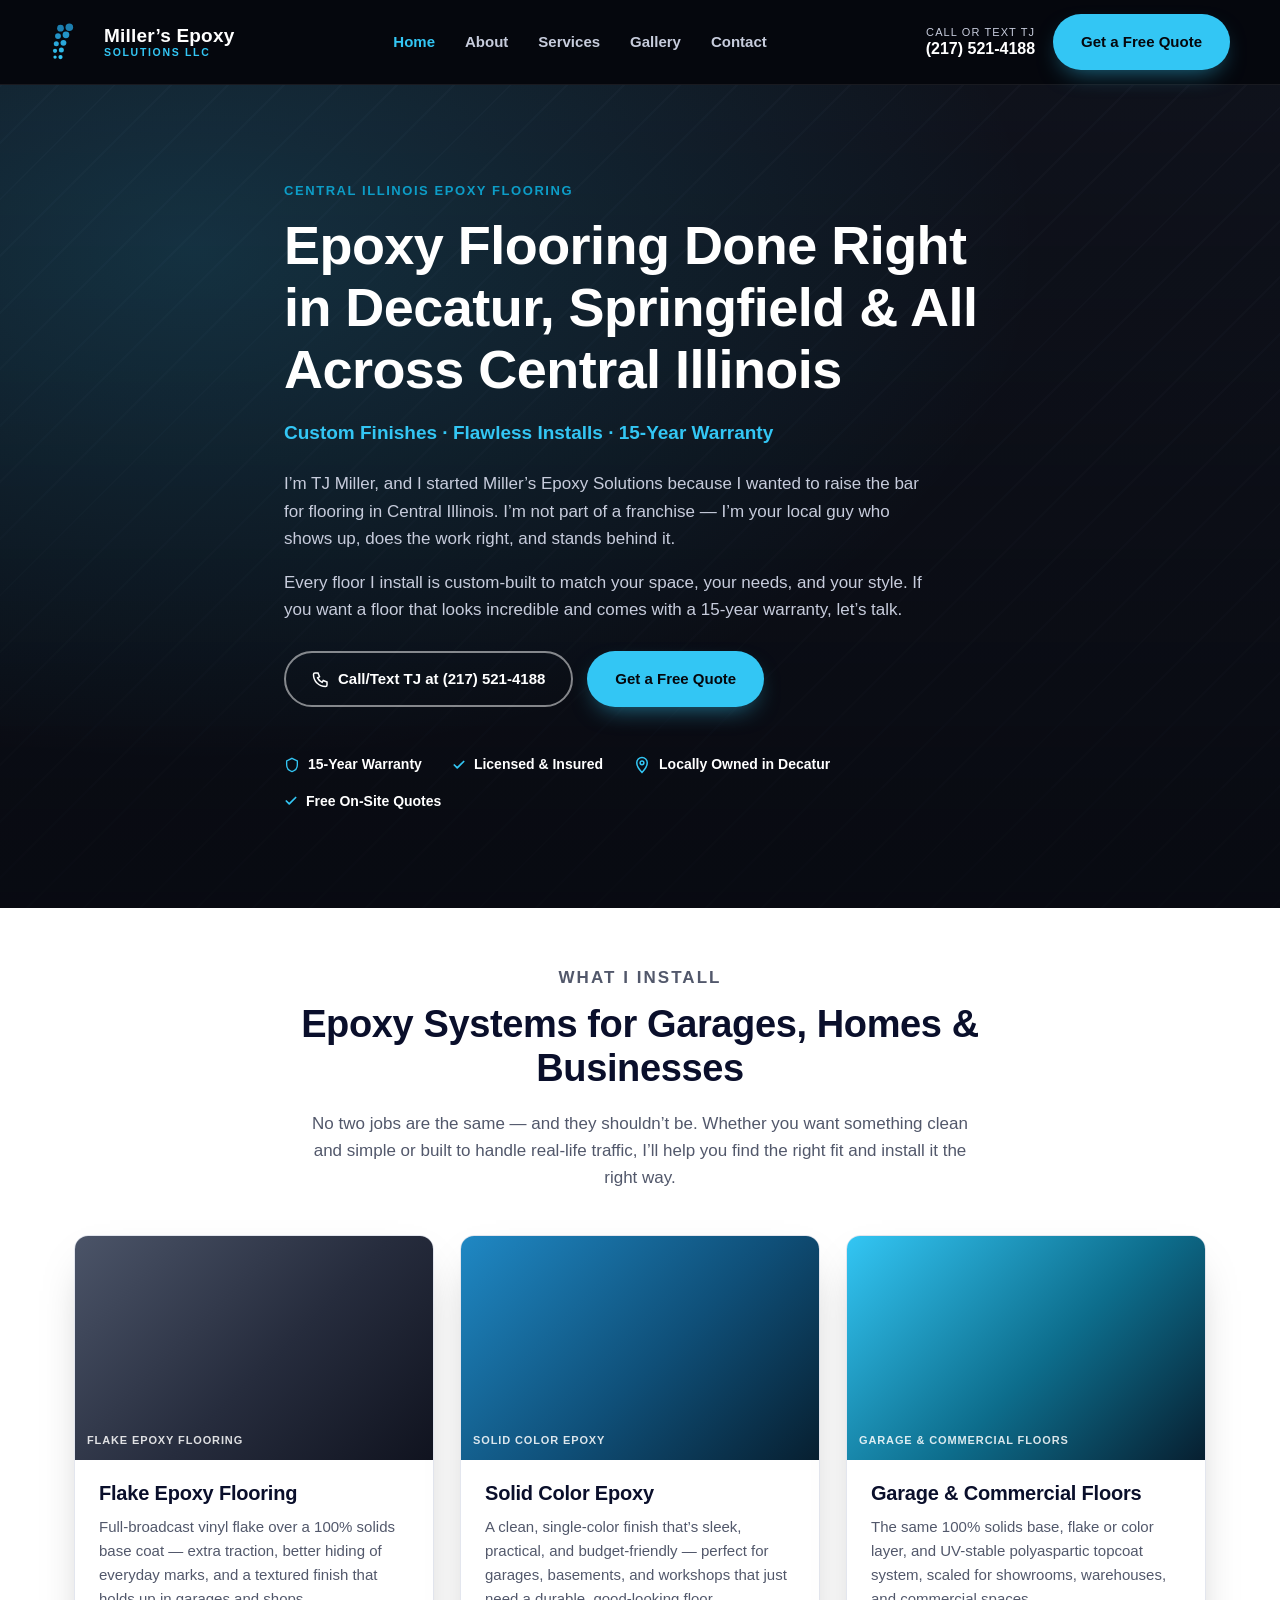
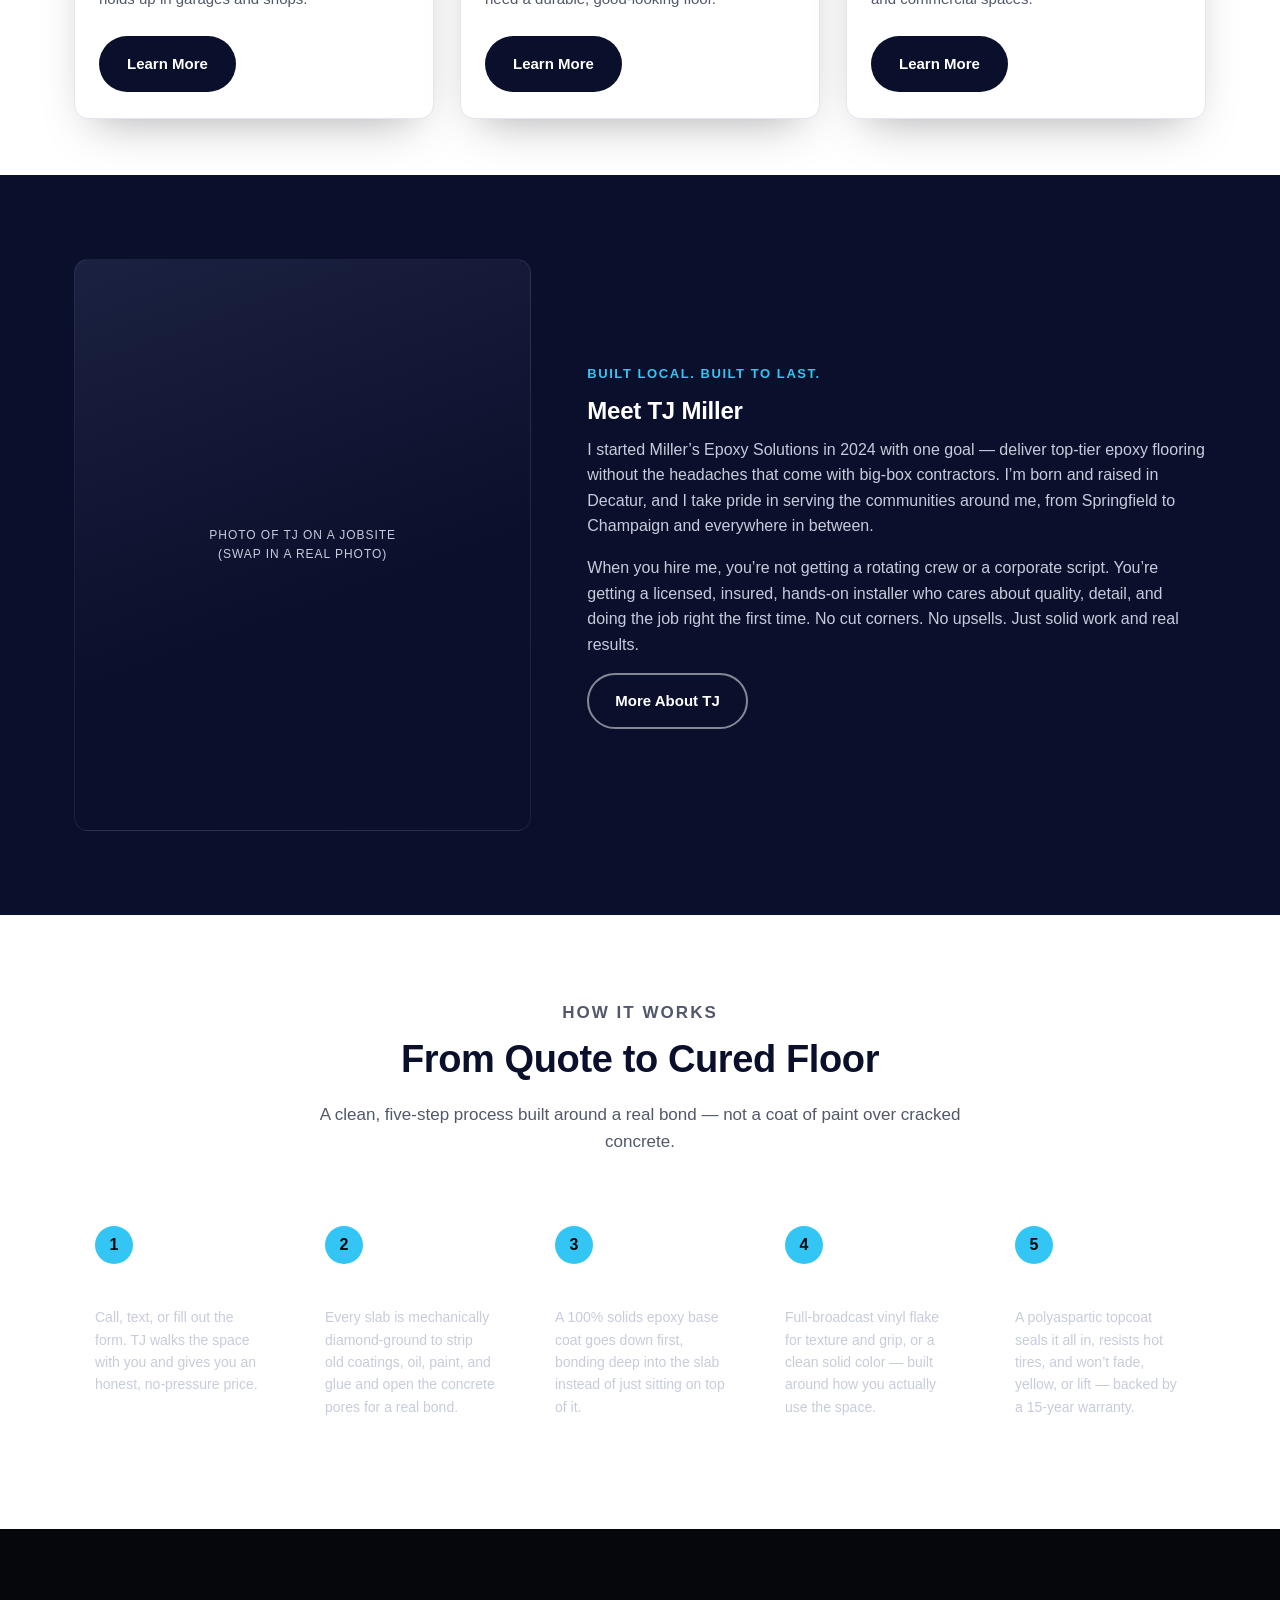
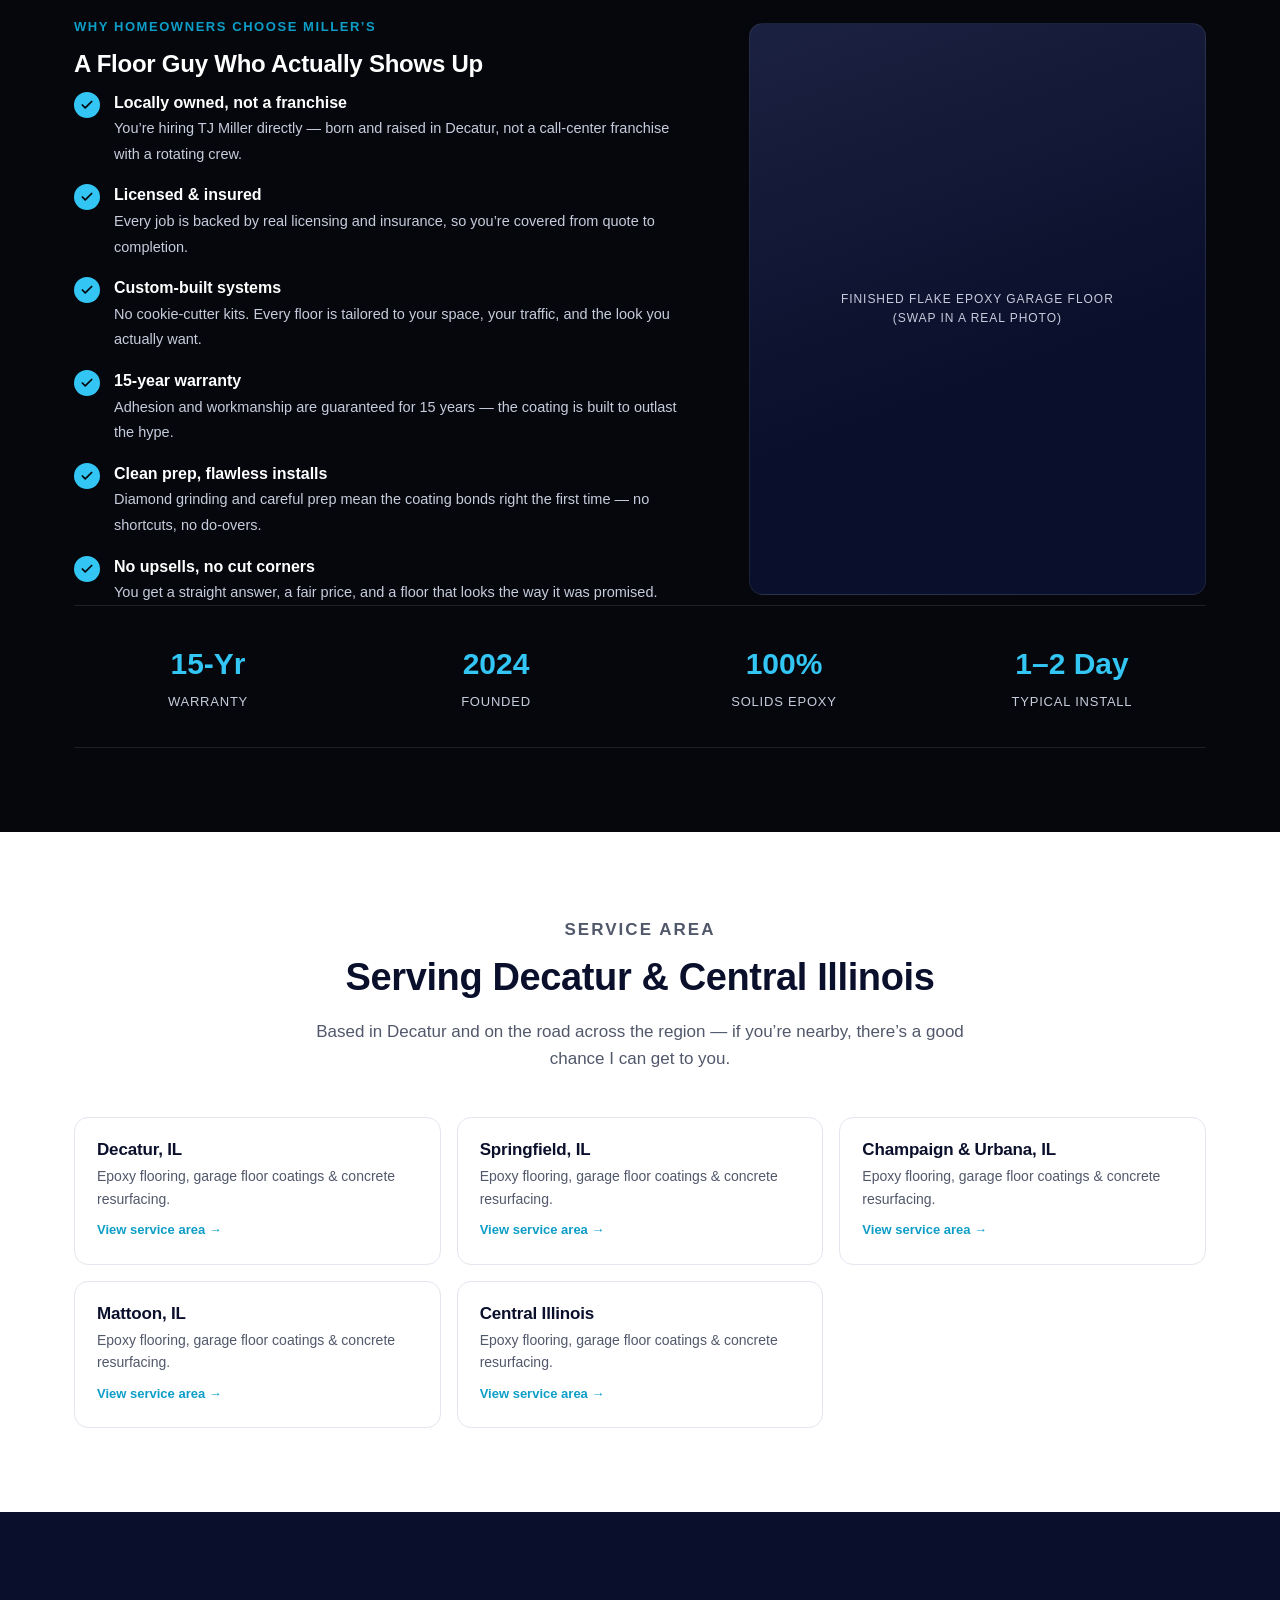
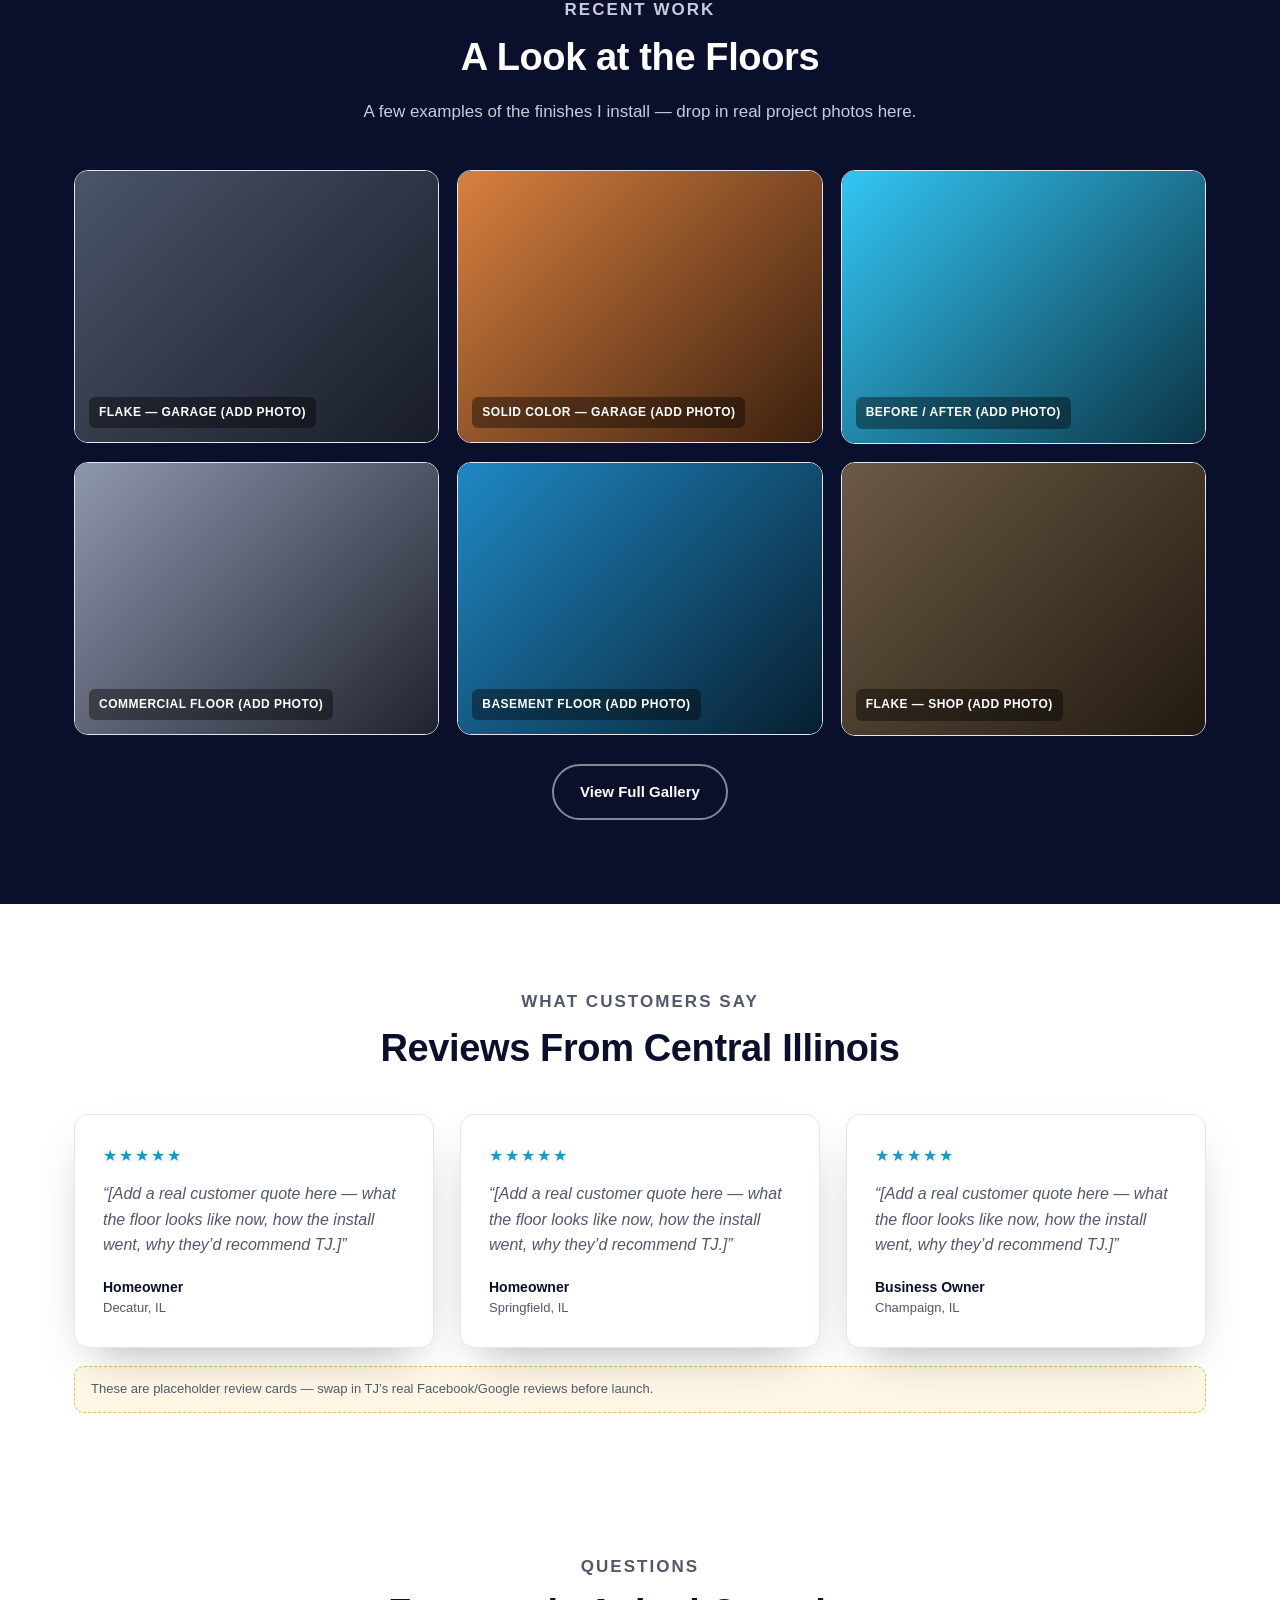
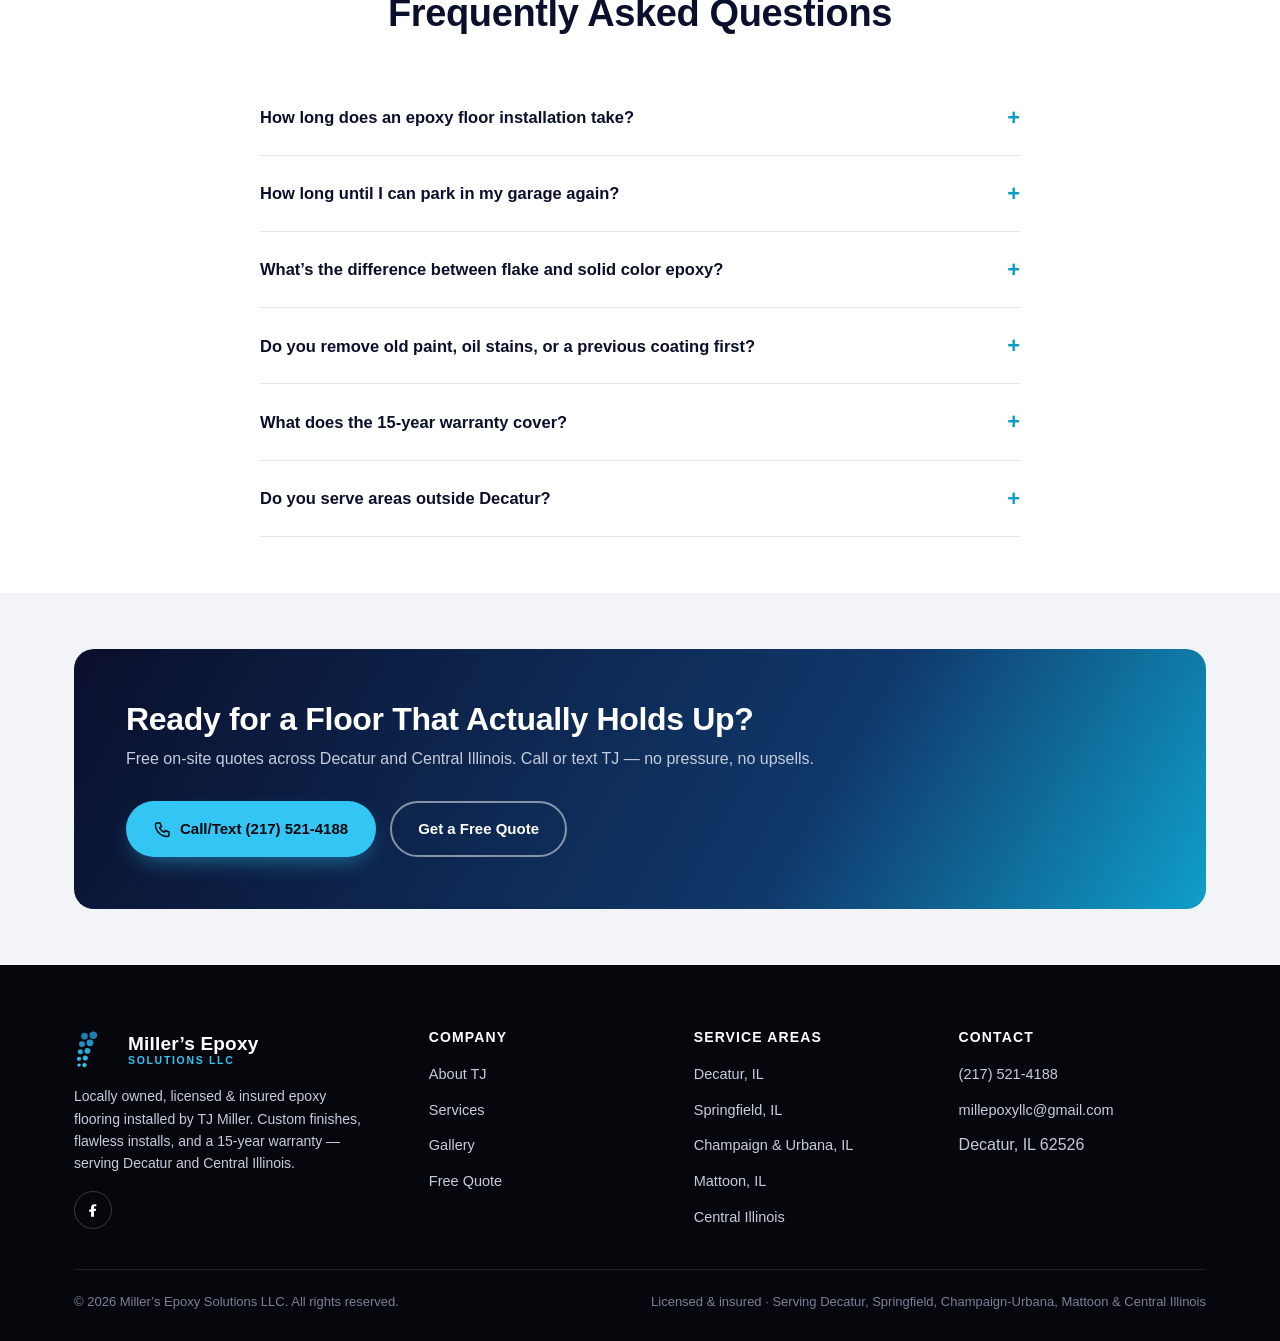
==== index.html @ fd3af285 "Build Miller's Epoxy Solutions site Static HTML/CSS/JS marketing site for Miller's Epoxy Solutions L" ====
<!doctype html>
<html lang="en">
<head>
<meta charset="UTF-8">
<meta name="viewport" content="width=device-width, initial-scale=1.0">
<title>Epoxy Flooring in Decatur &amp; Central Illinois | Miller&rsquo;s Epoxy Solutions LLC</title>
<meta name="description" content="Locally owned epoxy flooring by TJ Miller. Flake and solid color epoxy, garage floor coatings, and commercial flooring across Decatur, Springfield, Champaign-Urbana, Mattoon and Central Illinois. 15-year warranty, free quotes.">
<link rel="canonical" href="https://millersepoxysolutions.com/">
<meta property="og:title" content="Epoxy Flooring in Decatur &amp; Central Illinois | Miller&rsquo;s Epoxy Solutions LLC">
<meta property="og:description" content="Locally owned epoxy flooring by TJ Miller. Flake and solid color epoxy, garage floor coatings, and commercial flooring across Decatur, Springfield, Champaign-Urbana, Mattoon and Central Illinois. 15-year warranty, free quotes.">
<meta property="og:type" content="website">
<meta property="og:url" content="https://millersepoxysolutions.com/">
<link rel="icon" href="data:image/svg+xml,%3Csvg xmlns='http://www.w3.org/2000/svg' viewBox='0 0 100 100'%3E%3Crect width='100' height='100' rx='20' fill='%23070b1c'/%3E%3Ccircle cx='30' cy='70' r='9' fill='%2333c6f4'/%3E%3Ccircle cx='58' cy='58' r='12' fill='%2333c6f4'/%3E%3Ccircle cx='40' cy='38' r='10' fill='%232394c8'/%3E%3Ccircle cx='70' cy='28' r='13' fill='%231c7fb0'/%3E%3C/svg%3E">
<link rel="stylesheet" href="assets/css/styles.css">
</head>
<body>
  <header class="site-header">
    <div class="container header-inner">
      <a href="index.html" class="brand">
        <svg class="brand-mark" viewBox="0 0 100 100" xmlns="http://www.w3.org/2000/svg" aria-hidden="true">
<circle cx="12" cy="86" r="4" fill="#33c6f4"/><circle cx="25" cy="86" r="5" fill="#33c6f4"/>
<circle cx="12" cy="71" r="5" fill="#2fb8e6"/><circle cx="27" cy="69" r="6" fill="#2fb8e6"/>
<circle cx="15" cy="54" r="6" fill="#2aa8db"/><circle cx="32" cy="52" r="7" fill="#2aa8db"/>
<circle cx="19" cy="36" r="7" fill="#2394c8"/><circle cx="38" cy="33" r="8" fill="#2394c8"/>
<circle cx="25" cy="17" r="8" fill="#1c7fb0"/><circle cx="46" cy="15" r="9" fill="#1c7fb0"/>
</svg>
        <span class="brand-text"><strong>Miller&rsquo;s Epoxy</strong><span>Solutions LLC</span></span>
      </a>
      <nav class="main-nav" id="main-nav">
      <a href="index.html" class="active">Home</a>
      <a href="about.html">About</a>
      <a href="services.html">Services</a>
      <a href="gallery.html">Gallery</a>
      <a href="contact.html">Contact</a>
      </nav>
      <div class="header-actions">
        <a class="header-phone" href="tel:+12175214188">
          <small>Call or Text TJ</small>
          <strong>(217) 521-4188</strong>
        </a>
        <a href="contact.html" class="btn btn-primary">Get a Free Quote</a>
        <button class="nav-toggle" id="nav-toggle" aria-label="Toggle navigation" aria-expanded="false">
          <svg width="20" height="20" viewBox="0 0 24 24" fill="none"><path d="M3 6h18M3 12h18M3 18h18" stroke="currentColor" stroke-width="2" stroke-linecap="round"/></svg>
        </button>
      </div>
    </div>
  </header>

  <section class="hero">
    <div class="container hero-inner">
      <p class="eyebrow">Central Illinois Epoxy Flooring</p>
      <h1>Epoxy Flooring Done Right in Decatur, Springfield &amp; All Across Central Illinois</h1>
      <p class="lede">Custom Finishes &middot; Flawless Installs &middot; 15-Year Warranty</p>
      <p class="body-copy">I&rsquo;m TJ Miller, and I started Miller&rsquo;s Epoxy Solutions because I wanted to raise the bar for flooring in Central Illinois. I&rsquo;m not part of a franchise &mdash; I&rsquo;m your local guy who shows up, does the work right, and stands behind it.</p>
      <p class="body-copy">Every floor I install is custom-built to match your space, your needs, and your style. If you want a floor that looks incredible and comes with a 15-year warranty, let&rsquo;s talk.</p>
      <div class="hero-ctas">
        <a href="tel:+12175214188" class="btn btn-outline"><svg width="18" height="18" viewBox="0 0 24 24" fill="none"><path d="M4 4h4l2 5-2.5 1.5a12 12 0 006 6L15 14l5 2v4c0 1-1 2-2 2C9 22 2 15 2 6c0-1 1-2 2-2z" stroke="currentColor" stroke-width="2"/></svg> Call/Text TJ at (217) 521-4188</a>
        <a href="contact.html" class="btn btn-primary">Get a Free Quote</a>
      </div>
    <ul class="hero-trust">
      <li><svg width="16" height="16" viewBox="0 0 24 24" fill="none"><path d="M12 2l8 4v6c0 5-3.5 8.5-8 10-4.5-1.5-8-5-8-10V6l8-4z" stroke="currentColor" stroke-width="2"/></svg> 15-Year Warranty</li>
      <li><svg width="14" height="14" viewBox="0 0 24 24" fill="none"><path d="M20 6L9 17l-5-5" stroke="currentColor" stroke-width="3" stroke-linecap="round" stroke-linejoin="round"/></svg> Licensed &amp; Insured</li>
      <li><svg width="18" height="18" viewBox="0 0 24 24" fill="none"><path d="M12 22s7-7.4 7-13a7 7 0 10-14 0c0 5.6 7 13 7 13z" stroke="currentColor" stroke-width="2"/><circle cx="12" cy="9" r="2.5" stroke="currentColor" stroke-width="2"/></svg> Locally Owned in Decatur</li>
      <li><svg width="14" height="14" viewBox="0 0 24 24" fill="none"><path d="M20 6L9 17l-5-5" stroke="currentColor" stroke-width="3" stroke-linecap="round" stroke-linejoin="round"/></svg> Free On-Site Quotes</li>
    </ul>
    </div>
  </section>

  <section class="on-surface tight">
    <div class="container">
      <div class="section-head center">
        <p class="eyebrow">What I Install</p>
        <h2>Epoxy Systems for Garages, Homes &amp; Businesses</h2>
        <p>No two jobs are the same &mdash; and they shouldn&rsquo;t be. Whether you want something clean and simple or built to handle real-life traffic, I&rsquo;ll help you find the right fit and install it the right way.</p>
      </div>
      <div class="grid-3">
      <div class="card">
        <div class="thumb flake" data-label="Flake Epoxy Flooring"></div>
        <div class="body">
          <h3>Flake Epoxy Flooring</h3>
          <p>Full-broadcast vinyl flake over a 100% solids base coat &mdash; extra traction, better hiding of everyday marks, and a textured finish that holds up in garages and shops.</p>
          <a href="services.html#flake-epoxy" class="btn btn-dark">Learn More</a>
        </div>
      </div>
      <div class="card">
        <div class="thumb solid-blue" data-label="Solid Color Epoxy"></div>
        <div class="body">
          <h3>Solid Color Epoxy</h3>
          <p>A clean, single-color finish that&rsquo;s sleek, practical, and budget-friendly &mdash; perfect for garages, basements, and workshops that just need a durable, good-looking floor.</p>
          <a href="services.html#solid-color-epoxy" class="btn btn-dark">Learn More</a>
        </div>
      </div>
      <div class="card">
        <div class="thumb commercial" data-label="Garage &amp; Commercial Floors"></div>
        <div class="body">
          <h3>Garage &amp; Commercial Floors</h3>
          <p>The same 100% solids base, flake or color layer, and UV-stable polyaspartic topcoat system, scaled for showrooms, warehouses, and commercial spaces.</p>
          <a href="services.html#garage-commercial" class="btn btn-dark">Learn More</a>
        </div>
      </div>
      </div>
    </div>
  </section>

  <section class="on-dark">
    <div class="container split">
      <div class="media"><div class="placeholder-tag">Photo of TJ on a jobsite<br>(swap in a real photo)</div></div>
      <div>
        <p class="eyebrow">Built Local. Built to Last.</p>
        <h2>Meet TJ Miller</h2>
        <p class="muted">I started Miller&rsquo;s Epoxy Solutions in 2024 with one goal &mdash; deliver top-tier epoxy flooring without the headaches that come with big-box contractors. I&rsquo;m born and raised in Decatur, and I take pride in serving the communities around me, from Springfield to Champaign and everywhere in between.</p>
        <p class="muted">When you hire me, you&rsquo;re not getting a rotating crew or a corporate script. You&rsquo;re getting a licensed, insured, hands-on installer who cares about quality, detail, and doing the job right the first time. No cut corners. No upsells. Just solid work and real results.</p>
        <a href="about.html" class="btn btn-outline">More About TJ</a>
      </div>
    </div>
  </section>

  <section class="on-surface">
    <div class="container">
      <div class="section-head center">
        <p class="eyebrow">How It Works</p>
        <h2>From Quote to Cured Floor</h2>
        <p>A clean, five-step process built around a real bond &mdash; not a coat of paint over cracked concrete.</p>
      </div>
      <div class="process">
      <div class="process-step">
        <div class="num">1</div>
        <h3>Free Quote</h3>
        <p>Call, text, or fill out the form. TJ walks the space with you and gives you an honest, no-pressure price.</p>
      </div>
      <div class="process-step">
        <div class="num">2</div>
        <h3>Grind &amp; Prep</h3>
        <p>Every slab is mechanically diamond-ground to strip old coatings, oil, paint, and glue and open the concrete pores for a real bond.</p>
      </div>
      <div class="process-step">
        <div class="num">3</div>
        <h3>Epoxy Base Coat</h3>
        <p>A 100% solids epoxy base coat goes down first, bonding deep into the slab instead of just sitting on top of it.</p>
      </div>
      <div class="process-step">
        <div class="num">4</div>
        <h3>Flake or Color Layer</h3>
        <p>Full-broadcast vinyl flake for texture and grip, or a clean solid color &mdash; built around how you actually use the space.</p>
      </div>
      <div class="process-step">
        <div class="num">5</div>
        <h3>UV-Stable Topcoat</h3>
        <p>A polyaspartic topcoat seals it all in, resists hot tires, and won&rsquo;t fade, yellow, or lift &mdash; backed by a 15-year warranty.</p>
      </div>
      </div>
    </div>
  </section>

  <section class="on-black">
    <div class="container">
      <div class="split split-reverse">
        <div>
          <p class="eyebrow">Why Homeowners Choose Miller&rsquo;s</p>
          <h2>A Floor Guy Who Actually Shows Up</h2>
          <ul class="check-list">
      <li>
        <span class="tick"><svg width="14" height="14" viewBox="0 0 24 24" fill="none"><path d="M20 6L9 17l-5-5" stroke="currentColor" stroke-width="3" stroke-linecap="round" stroke-linejoin="round"/></svg></span>
        <span><strong>Locally owned, not a franchise</strong><span class="desc">You&rsquo;re hiring TJ Miller directly &mdash; born and raised in Decatur, not a call-center franchise with a rotating crew.</span></span>
      </li>
      <li>
        <span class="tick"><svg width="14" height="14" viewBox="0 0 24 24" fill="none"><path d="M20 6L9 17l-5-5" stroke="currentColor" stroke-width="3" stroke-linecap="round" stroke-linejoin="round"/></svg></span>
        <span><strong>Licensed &amp; insured</strong><span class="desc">Every job is backed by real licensing and insurance, so you&rsquo;re covered from quote to completion.</span></span>
      </li>
      <li>
        <span class="tick"><svg width="14" height="14" viewBox="0 0 24 24" fill="none"><path d="M20 6L9 17l-5-5" stroke="currentColor" stroke-width="3" stroke-linecap="round" stroke-linejoin="round"/></svg></span>
        <span><strong>Custom-built systems</strong><span class="desc">No cookie-cutter kits. Every floor is tailored to your space, your traffic, and the look you actually want.</span></span>
      </li>
      <li>
        <span class="tick"><svg width="14" height="14" viewBox="0 0 24 24" fill="none"><path d="M20 6L9 17l-5-5" stroke="currentColor" stroke-width="3" stroke-linecap="round" stroke-linejoin="round"/></svg></span>
        <span><strong>15-year warranty</strong><span class="desc">Adhesion and workmanship are guaranteed for 15 years &mdash; the coating is built to outlast the hype.</span></span>
      </li>
      <li>
        <span class="tick"><svg width="14" height="14" viewBox="0 0 24 24" fill="none"><path d="M20 6L9 17l-5-5" stroke="currentColor" stroke-width="3" stroke-linecap="round" stroke-linejoin="round"/></svg></span>
        <span><strong>Clean prep, flawless installs</strong><span class="desc">Diamond grinding and careful prep mean the coating bonds right the first time &mdash; no shortcuts, no do-overs.</span></span>
      </li>
      <li>
        <span class="tick"><svg width="14" height="14" viewBox="0 0 24 24" fill="none"><path d="M20 6L9 17l-5-5" stroke="currentColor" stroke-width="3" stroke-linecap="round" stroke-linejoin="round"/></svg></span>
        <span><strong>No upsells, no cut corners</strong><span class="desc">You get a straight answer, a fair price, and a floor that looks the way it was promised.</span></span>
      </li>
          </ul>
        </div>
        <div class="media"><div class="placeholder-tag">Finished flake epoxy garage floor<br>(swap in a real photo)</div></div>
      </div>
    <div class="stat-bar">
      <div class="stat"><strong>15-Yr</strong><span>Warranty</span></div>
      <div class="stat"><strong>2024</strong><span>Founded</span></div>
      <div class="stat"><strong>100%</strong><span>Solids Epoxy</span></div>
      <div class="stat"><strong>1&ndash;2 Day</strong><span>Typical Install</span></div>
    </div>
    </div>
  </section>

  <section class="on-surface">
    <div class="container">
      <div class="section-head center">
        <p class="eyebrow">Service Area</p>
        <h2>Serving Decatur &amp; Central Illinois</h2>
        <p>Based in Decatur and on the road across the region &mdash; if you&rsquo;re nearby, there&rsquo;s a good chance I can get to you.</p>
      </div>
      <div class="area-grid">
      <a class="area-card" href="decatur-epoxy-flooring.html">
        <h3>Decatur, IL</h3>
        <p>Epoxy flooring, garage floor coatings &amp; concrete resurfacing.</p>
        <span class="go">View service area &rarr;</span>
      </a>
      <a class="area-card" href="springfield-il-epoxy-flooring.html">
        <h3>Springfield, IL</h3>
        <p>Epoxy flooring, garage floor coatings &amp; concrete resurfacing.</p>
        <span class="go">View service area &rarr;</span>
      </a>
      <a class="area-card" href="champaign-urbana-epoxy-flooring.html">
        <h3>Champaign & Urbana, IL</h3>
        <p>Epoxy flooring, garage floor coatings &amp; concrete resurfacing.</p>
        <span class="go">View service area &rarr;</span>
      </a>
      <a class="area-card" href="mattoon-illinois-epoxy-flooring.html">
        <h3>Mattoon, IL</h3>
        <p>Epoxy flooring, garage floor coatings &amp; concrete resurfacing.</p>
        <span class="go">View service area &rarr;</span>
      </a>
      <a class="area-card" href="central-illinois-epoxy-flooring.html">
        <h3>Central Illinois</h3>
        <p>Epoxy flooring, garage floor coatings &amp; concrete resurfacing.</p>
        <span class="go">View service area &rarr;</span>
      </a>
      </div>
    </div>
  </section>

  <section class="on-dark">
    <div class="container">
      <div class="section-head center">
        <p class="eyebrow">Recent Work</p>
        <h2>A Look at the Floors</h2>
        <p>A few examples of the finishes I install &mdash; drop in real project photos here.</p>
      </div>
      <div class="gallery-grid">
      <div class="gallery-item">
        <div class="ph g1"><span>Flake &mdash; Garage (add photo)</span></div>
      </div>
      <div class="gallery-item">
        <div class="ph g2"><span>Solid Color &mdash; Garage (add photo)</span></div>
      </div>
      <div class="gallery-item">
        <div class="ph g3"><span>Before / After (add photo)</span></div>
      </div>
      <div class="gallery-item">
        <div class="ph g4"><span>Commercial Floor (add photo)</span></div>
      </div>
      <div class="gallery-item">
        <div class="ph g5"><span>Basement Floor (add photo)</span></div>
      </div>
      <div class="gallery-item">
        <div class="ph g6"><span>Flake &mdash; Shop (add photo)</span></div>
      </div>
      </div>
      <div style="text-align:center;margin-top:28px;"><a href="gallery.html" class="btn btn-outline">View Full Gallery</a></div>
    </div>
  </section>

  <section class="on-surface">
    <div class="container">
      <div class="section-head center">
        <p class="eyebrow">What Customers Say</p>
        <h2>Reviews From Central Illinois</h2>
      </div>
      <div class="grid-3">
      <div class="testimonial-card">
        <div class="stars">&#9733;&#9733;&#9733;&#9733;&#9733;</div>
        <p class="quote">&ldquo;[Add a real customer quote here &mdash; what the floor looks like now, how the install went, why they&rsquo;d recommend TJ.]&rdquo;</p>
        <div class="who">Homeowner <span>Decatur, IL</span></div>
      </div>
      <div class="testimonial-card">
        <div class="stars">&#9733;&#9733;&#9733;&#9733;&#9733;</div>
        <p class="quote">&ldquo;[Add a real customer quote here &mdash; what the floor looks like now, how the install went, why they&rsquo;d recommend TJ.]&rdquo;</p>
        <div class="who">Homeowner <span>Springfield, IL</span></div>
      </div>
      <div class="testimonial-card">
        <div class="stars">&#9733;&#9733;&#9733;&#9733;&#9733;</div>
        <p class="quote">&ldquo;[Add a real customer quote here &mdash; what the floor looks like now, how the install went, why they&rsquo;d recommend TJ.]&rdquo;</p>
        <div class="who">Business Owner <span>Champaign, IL</span></div>
      </div>
      </div>
      <div class="placeholder-note">These are placeholder review cards &mdash; swap in TJ&rsquo;s real Facebook/Google reviews before launch.</div>
    </div>
  </section>

  <section class="on-surface tight">
    <div class="container">
      <div class="section-head center">
        <p class="eyebrow">Questions</p>
        <h2>Frequently Asked Questions</h2>
      </div>
      <div style="max-width:760px;margin:0 auto;">
    <details class="faq-item">
      <summary>How long does an epoxy floor installation take?</summary>
      <p>Most residential garages are done in 1&ndash;2 days from grinding to final topcoat. Larger commercial spaces take longer depending on square footage &mdash; TJ will give you a firm timeline with your quote.</p>
    </details>
    <details class="faq-item">
      <summary>How long until I can park in my garage again?</summary>
      <p>You can typically walk on the floor within 24 hours and drive on it within a few days. TJ will give you exact cure times for your specific system when he quotes the job.</p>
    </details>
    <details class="faq-item">
      <summary>What&rsquo;s the difference between flake and solid color epoxy?</summary>
      <p>Solid color epoxy is a clean, single-color finish that&rsquo;s simple and budget-friendly. Flake epoxy broadcasts vinyl flake into the base coat for texture, extra grip, and better hiding of everyday dirt and tire marks.</p>
    </details>
    <details class="faq-item">
      <summary>Do you remove old paint, oil stains, or a previous coating first?</summary>
      <p>Yes. Every slab is mechanically diamond-ground before anything goes down, which strips old coatings, oil, paint, and glue and opens the concrete so the new epoxy actually bonds instead of peeling later.</p>
    </details>
    <details class="faq-item">
      <summary>What does the 15-year warranty cover?</summary>
      <p>The warranty covers adhesion and workmanship &mdash; if the coating doesn&rsquo;t bond right or the install fails to hold up as it should, TJ stands behind it.</p>
    </details>
    <details class="faq-item">
      <summary>Do you serve areas outside Decatur?</summary>
      <p>Yes &mdash; Springfield, Champaign, Urbana, Savoy, Mattoon, and surrounding Central Illinois communities. If you&rsquo;re not sure you&rsquo;re in range, just call or text.</p>
    </details>
      </div>
    </div>
  </section>

  <section class="tight">
    <div class="container">
    <div class="cta-banner">
      <div>
        <h2>Ready for a Floor That Actually Holds Up?</h2>
        <p>Free on-site quotes across Decatur and Central Illinois. Call or text TJ &mdash; no pressure, no upsells.</p>
      </div>
      <div class="actions">
        <a href="tel:+12175214188" class="btn btn-primary"><svg width="18" height="18" viewBox="0 0 24 24" fill="none"><path d="M4 4h4l2 5-2.5 1.5a12 12 0 006 6L15 14l5 2v4c0 1-1 2-2 2C9 22 2 15 2 6c0-1 1-2 2-2z" stroke="currentColor" stroke-width="2"/></svg> Call/Text (217) 521-4188</a>
        <a href="contact.html" class="btn btn-outline">Get a Free Quote</a>
      </div>
    </div>
    </div>
  </section>

  <footer class="site-footer">
    <div class="container">
      <div class="footer-grid">
        <div class="footer-brand">
          <a href="index.html" class="brand">
            <svg class="brand-mark" viewBox="0 0 100 100" xmlns="http://www.w3.org/2000/svg" aria-hidden="true">
<circle cx="12" cy="86" r="4" fill="#33c6f4"/><circle cx="25" cy="86" r="5" fill="#33c6f4"/>
<circle cx="12" cy="71" r="5" fill="#2fb8e6"/><circle cx="27" cy="69" r="6" fill="#2fb8e6"/>
<circle cx="15" cy="54" r="6" fill="#2aa8db"/><circle cx="32" cy="52" r="7" fill="#2aa8db"/>
<circle cx="19" cy="36" r="7" fill="#2394c8"/><circle cx="38" cy="33" r="8" fill="#2394c8"/>
<circle cx="25" cy="17" r="8" fill="#1c7fb0"/><circle cx="46" cy="15" r="9" fill="#1c7fb0"/>
</svg>
            <span class="brand-text"><strong>Miller&rsquo;s Epoxy</strong><span>Solutions LLC</span></span>
          </a>
          <p>Locally owned, licensed &amp; insured epoxy flooring installed by TJ Miller. Custom finishes, flawless installs, and a 15-year warranty &mdash; serving Decatur and Central Illinois.</p>
          <div class="social-row">
            <a href="https://www.facebook.com/p/Millers-Epoxy-Solutions-LLC-61568597266206/" target="_blank" rel="noopener" aria-label="Miller's Epoxy Solutions on Facebook"><svg width="16" height="16" viewBox="0 0 24 24" fill="currentColor"><path d="M13.5 22v-8.4h2.8l.4-3.3h-3.2V8.1c0-.95.27-1.6 1.63-1.6H17V3.5C16.6 3.44 15.4 3.3 14 3.3c-2.9 0-4.9 1.77-4.9 5v2.9H6.3v3.3h2.8V22h4.4z"/></svg></a>
          </div>
        </div>
        <div class="footer-col">
          <h4>Company</h4>
          <ul>
            <li><a href="about.html">About TJ</a></li>
            <li><a href="services.html">Services</a></li>
            <li><a href="gallery.html">Gallery</a></li>
            <li><a href="contact.html">Free Quote</a></li>
          </ul>
        </div>
        <div class="footer-col">
          <h4>Service Areas</h4>
          <ul>
            <li><a href="decatur-epoxy-flooring.html">Decatur, IL</a></li>
        <li><a href="springfield-il-epoxy-flooring.html">Springfield, IL</a></li>
        <li><a href="champaign-urbana-epoxy-flooring.html">Champaign & Urbana, IL</a></li>
        <li><a href="mattoon-illinois-epoxy-flooring.html">Mattoon, IL</a></li>
        <li><a href="central-illinois-epoxy-flooring.html">Central Illinois</a></li>
          </ul>
        </div>
        <div class="footer-col">
          <h4>Contact</h4>
          <ul>
            <li><a href="tel:+12175214188">(217) 521-4188</a></li>
            <li><a href="mailto:millepoxyllc@gmail.com">millepoxyllc@gmail.com</a></li>
            <li><span>Decatur, IL 62526</span></li>
          </ul>
        </div>
      </div>
      <div class="footer-bottom">
        <span>&copy; <span id="year"></span> Miller&rsquo;s Epoxy Solutions LLC. All rights reserved.</span>
        <span>Licensed &amp; insured &middot; Serving Decatur, Springfield, Champaign-Urbana, Mattoon &amp; Central Illinois</span>
      </div>
    </div>
  </footer>

  <div class="mobile-call-bar">
    <a class="btn btn-primary btn-block" href="tel:+12175214188">Call/Text TJ Now</a>
    <a class="btn btn-outline btn-block" style="color:#fff;border-color:rgba(255,255,255,.3)" href="contact.html">Free Quote</a>
  </div>

  <script src="assets/js/main.js"></script>
</body>
</html>
---- assets/css/styles.css ----
/* =========================================================
   Miller's Epoxy Solutions LLC — site stylesheet
   ========================================================= */

:root {
  --bg-black: #05070d;
  --bg-navy: #0a0f2b;
  --bg-navy-2: #0e1538;
  --bg-light: #f2f4f8;
  --surface: #ffffff;
  --ink: #0a0f2b;
  --muted: #52586b;
  --muted-light: #c7ccdc;
  --cyan: #33c6f4;
  --cyan-dark: #0d9dc7;
  --copper: #d9803f;
  --white: #ffffff;
  --border: #e3e6ee;
  --shadow: 0 20px 45px -20px rgba(5, 7, 13, 0.35);
  --radius: 14px;
  --max: 1180px;
  --font: -apple-system, BlinkMacSystemFont, "Segoe UI", Roboto, "Helvetica Neue", Arial, sans-serif;
}

* { box-sizing: border-box; }
html { scroll-behavior: smooth; }

body {
  margin: 0;
  font-family: var(--font);
  color: var(--ink);
  background: var(--bg-light);
  line-height: 1.6;
  -webkit-font-smoothing: antialiased;
}

img { max-width: 100%; display: block; }
a { color: inherit; text-decoration: none; }
ul { margin: 0; padding: 0; list-style: none; }
h1, h2, h3, h4 { margin: 0 0 .5em; line-height: 1.15; font-weight: 800; letter-spacing: -0.01em; }
p { margin: 0 0 1em; }
.container {
  width: 100%;
  max-width: var(--max);
  margin: 0 auto;
  padding: 0 24px;
}

.eyebrow {
  display: inline-block;
  font-size: 13px;
  font-weight: 700;
  letter-spacing: 0.12em;
  text-transform: uppercase;
  color: var(--cyan-dark);
  margin-bottom: 12px;
}
section.on-dark .eyebrow { color: var(--cyan); }

/* ---------- Buttons ---------- */
.btn {
  display: inline-flex;
  align-items: center;
  justify-content: center;
  gap: 8px;
  padding: 14px 26px;
  border-radius: 999px;
  font-weight: 700;
  font-size: 15px;
  border: 2px solid transparent;
  cursor: pointer;
  transition: transform .15s ease, box-shadow .15s ease, background .15s ease, color .15s ease, border-color .15s ease;
  white-space: nowrap;
}
.btn:hover { transform: translateY(-2px); }
.btn-primary {
  background: var(--cyan);
  color: var(--bg-black);
  box-shadow: 0 10px 25px -10px rgba(51, 198, 244, 0.6);
}
.btn-primary:hover { background: var(--cyan-dark); color: var(--white); }
.btn-outline {
  background: transparent;
  color: var(--white);
  border-color: rgba(255,255,255,0.5);
}
.btn-outline:hover { border-color: var(--cyan); color: var(--cyan); }
.btn-dark {
  background: var(--ink);
  color: var(--white);
}
.btn-dark:hover { background: var(--cyan-dark); }
.btn-block { width: 100%; }

/* ---------- Header ---------- */
.site-header {
  position: sticky;
  top: 0;
  z-index: 100;
  background: var(--bg-black);
  border-bottom: 1px solid rgba(255,255,255,0.08);
}
.header-inner {
  display: flex;
  align-items: center;
  justify-content: space-between;
  gap: 24px;
  padding: 14px 0;
}
.brand {
  display: flex;
  align-items: center;
  gap: 12px;
  color: var(--white);
}
.brand-mark {
  width: 42px;
  height: 42px;
  flex-shrink: 0;
}
.brand-text { display: flex; flex-direction: column; line-height: 1.1; }
.brand-text strong {
  font-size: 19px;
  font-weight: 800;
  letter-spacing: 0.01em;
}
.brand-text span {
  font-size: 10.5px;
  letter-spacing: 0.16em;
  text-transform: uppercase;
  color: var(--cyan);
  font-weight: 700;
}

.main-nav {
  display: flex;
  align-items: center;
  gap: 30px;
}
.main-nav a {
  color: var(--muted-light);
  font-weight: 600;
  font-size: 15px;
  transition: color .15s ease;
}
.main-nav a:hover, .main-nav a.active { color: var(--cyan); }

.header-actions {
  display: flex;
  align-items: center;
  gap: 18px;
}
.header-phone {
  display: flex;
  flex-direction: column;
  color: var(--white);
  text-align: right;
  line-height: 1.2;
}
.header-phone small {
  color: var(--muted-light);
  font-size: 11px;
  text-transform: uppercase;
  letter-spacing: 0.1em;
}
.header-phone strong { font-size: 16px; }

.nav-toggle {
  display: none;
  background: none;
  border: 1px solid rgba(255,255,255,0.25);
  border-radius: 8px;
  width: 42px;
  height: 42px;
  align-items: center;
  justify-content: center;
  color: var(--white);
  cursor: pointer;
}

/* ---------- Hero ---------- */
.hero {
  position: relative;
  background: linear-gradient(180deg, rgba(5,7,13,.55), rgba(5,7,13,.86)),
              repeating-linear-gradient(135deg, #232838 0px, #232838 2px, #1b1f2d 2px, #1b1f2d 40px);
  color: var(--white);
  padding: 92px 0 96px;
  overflow: hidden;
}
.hero::after {
  content: "";
  position: absolute;
  inset: 0;
  background: radial-gradient(ellipse at 15% 20%, rgba(51,198,244,0.18), transparent 55%);
  pointer-events: none;
}
.hero-inner {
  position: relative;
  z-index: 1;
  max-width: 760px;
}
.hero h1 {
  font-size: clamp(32px, 4.6vw, 54px);
  margin-bottom: 18px;
}
.hero .lede {
  font-size: 19px;
  font-weight: 700;
  color: var(--cyan);
  margin-bottom: 22px;
}
.hero p.body-copy { color: var(--muted-light); font-size: 17px; max-width: 640px; }
.hero-ctas {
  display: flex;
  flex-wrap: wrap;
  gap: 14px;
  margin-top: 28px;
}
.hero-trust {
  margin-top: 46px;
  display: flex;
  flex-wrap: wrap;
  gap: 14px 30px;
}
.hero-trust li {
  display: flex;
  align-items: center;
  gap: 8px;
  font-size: 14px;
  font-weight: 700;
  color: var(--white);
}
.hero-trust li svg { flex-shrink: 0; color: var(--cyan); }

/* ---------- Page header (interior pages) ---------- */
.page-hero {
  background: var(--bg-navy);
  background-image: radial-gradient(ellipse at 80% 0%, rgba(51,198,244,0.16), transparent 55%);
  color: var(--white);
  padding: 64px 0;
  text-align: center;
}
.page-hero .eyebrow { color: var(--cyan); }
.page-hero h1 { font-size: clamp(28px, 4vw, 42px); margin-bottom: 12px; }
.page-hero p { color: var(--muted-light); max-width: 620px; margin: 0 auto; font-size: 17px; }
.breadcrumb {
  margin-top: 18px;
  font-size: 13px;
  color: var(--muted-light);
}
.breadcrumb a { color: var(--cyan); }

/* ---------- Sections ---------- */
section { padding: 84px 0; }
section.tight { padding: 56px 0; }
.on-dark { background: var(--bg-navy); color: var(--white); }
.on-black { background: var(--bg-black); color: var(--white); }
.on-dark .muted, .on-black .muted { color: var(--muted-light); }
.on-surface { background: var(--surface); }

.section-head {
  max-width: 680px;
  margin: 0 0 44px;
}
.section-head.center { margin-left: auto; margin-right: auto; text-align: center; }
.section-head h2 { font-size: clamp(26px, 3.4vw, 38px); }
.section-head p { color: var(--muted); font-size: 17px; }
.on-dark .section-head p, .on-black .section-head p { color: var(--muted-light); }

/* ---------- About split ---------- */
.split {
  display: grid;
  grid-template-columns: 0.85fr 1.15fr;
  gap: 56px;
  align-items: center;
}
.split .media {
  border-radius: var(--radius);
  overflow: hidden;
  aspect-ratio: 4/5;
  background: linear-gradient(160deg, #1b2140, #0a0f2b 60%);
  display: flex;
  align-items: center;
  justify-content: center;
  border: 1px solid rgba(255,255,255,0.08);
}
.split .media .placeholder-tag {
  font-size: 12px;
  letter-spacing: .08em;
  text-transform: uppercase;
  color: var(--muted-light);
  text-align: center;
  padding: 24px;
}
.split-reverse { grid-template-columns: 1.15fr 0.85fr; }
.split-reverse .media { order: 2; }

/* ---------- Cards / services ---------- */
.grid-3 {
  display: grid;
  grid-template-columns: repeat(3, 1fr);
  gap: 26px;
}
.grid-2 {
  display: grid;
  grid-template-columns: repeat(2, 1fr);
  gap: 26px;
}
.card {
  background: var(--surface);
  border: 1px solid var(--border);
  border-radius: var(--radius);
  overflow: hidden;
  box-shadow: var(--shadow);
  display: flex;
  flex-direction: column;
}
.card .thumb {
  aspect-ratio: 16/10;
  background: linear-gradient(135deg, #d97b3a 0%, #8a4a1f 45%, #2c1608 100%);
  position: relative;
}
.card .thumb::after {
  content: attr(data-label);
  position: absolute;
  bottom: 10px;
  left: 12px;
  color: rgba(255,255,255,.85);
  font-size: 11px;
  letter-spacing: .08em;
  text-transform: uppercase;
  font-weight: 700;
}
.card .thumb.flake { background: linear-gradient(135deg, #4b5468 0%, #262c3d 55%, #10131f 100%); }
.card .thumb.solid-blue { background: linear-gradient(135deg, #1f88c4 0%, #0f4f78 55%, #071f30 100%); }
.card .thumb.commercial { background: linear-gradient(135deg, #33c6f4 0%, #0d6d8c 55%, #071f30 100%); }
.card .body { padding: 22px 24px 26px; flex: 1; display: flex; flex-direction: column; }
.card h3 { font-size: 20px; margin-bottom: 10px; }
.card p { color: var(--muted); font-size: 15px; flex: 1; }
.card .btn { align-self: flex-start; margin-top: 10px; }

/* ---------- Process ---------- */
.process {
  display: grid;
  grid-template-columns: repeat(5, 1fr);
  gap: 18px;
  counter-reset: step;
}
.process-step {
  background: rgba(255,255,255,0.04);
  border: 1px solid rgba(255,255,255,0.1);
  border-radius: var(--radius);
  padding: 26px 20px;
  position: relative;
}
.process-step .num {
  width: 38px;
  height: 38px;
  border-radius: 50%;
  background: var(--cyan);
  color: var(--bg-black);
  font-weight: 800;
  display: flex;
  align-items: center;
  justify-content: center;
  margin-bottom: 16px;
}
.process-step h3 { font-size: 16px; margin-bottom: 8px; color: var(--white); }
.process-step p { font-size: 14px; color: var(--muted-light); margin: 0; }

/* ---------- Why us list ---------- */
.check-list { display: flex; flex-direction: column; gap: 16px; }
.check-list li { display: flex; gap: 14px; align-items: flex-start; }
.check-list .tick {
  flex-shrink: 0;
  width: 26px;
  height: 26px;
  border-radius: 50%;
  background: var(--cyan);
  color: var(--bg-black);
  display: flex;
  align-items: center;
  justify-content: center;
  margin-top: 2px;
}
.check-list strong { display: block; color: var(--ink); }
.on-dark .check-list strong, .on-black .check-list strong { color: var(--white); }
.check-list span.desc { color: var(--muted); font-size: 14.5px; }
.on-dark .check-list span.desc, .on-black .check-list span.desc { color: var(--muted-light); }

/* ---------- Stat bar ---------- */
.stat-bar {
  display: grid;
  grid-template-columns: repeat(4, 1fr);
  gap: 20px;
  padding: 34px 0;
  border-top: 1px solid rgba(255,255,255,0.1);
  border-bottom: 1px solid rgba(255,255,255,0.1);
}
.stat-bar .stat { text-align: center; }
.stat-bar .stat strong {
  display: block;
  font-size: 30px;
  color: var(--cyan);
  font-weight: 800;
}
.stat-bar .stat span { font-size: 13px; color: var(--muted-light); text-transform: uppercase; letter-spacing: .06em; }

/* ---------- Gallery ---------- */
.gallery-grid {
  display: grid;
  grid-template-columns: repeat(3, 1fr);
  gap: 18px;
}
.gallery-item {
  aspect-ratio: 4/3;
  border-radius: var(--radius);
  overflow: hidden;
  position: relative;
  border: 1px solid var(--border);
}
.gallery-item .ph {
  width: 100%; height: 100%;
  display: flex; align-items: flex-end;
  padding: 14px;
  color: #fff;
  font-size: 12px;
  font-weight: 700;
  letter-spacing: .04em;
  text-transform: uppercase;
}
.gallery-item .ph span { background: rgba(0,0,0,.4); padding: 6px 10px; border-radius: 6px; }
.g1 { background: linear-gradient(135deg,#4b5468,#181c28); }
.g2 { background: linear-gradient(135deg,#d9803f,#3a1f0e); }
.g3 { background: linear-gradient(135deg,#33c6f4,#0b3446); }
.g4 { background: linear-gradient(135deg,#8f97ad,#20232f); }
.g5 { background: linear-gradient(135deg,#1f88c4,#071f30); }
.g6 { background: linear-gradient(135deg,#6b5a44,#221a10); }

/* ---------- Testimonials ---------- */
.testimonial-card {
  background: var(--surface);
  border: 1px solid var(--border);
  border-radius: var(--radius);
  padding: 28px;
  box-shadow: var(--shadow);
}
.testimonial-card .stars { color: var(--cyan-dark); font-size: 16px; margin-bottom: 12px; letter-spacing: 2px; }
.testimonial-card p.quote { font-style: italic; color: var(--muted); margin-bottom: 18px; }
.testimonial-card .who { font-weight: 700; font-size: 14px; }
.testimonial-card .who span { display: block; font-weight: 400; color: var(--muted); font-size: 13px; }
.placeholder-note {
  margin-top: 18px;
  font-size: 13px;
  color: var(--muted);
  background: #fff7e6;
  border: 1px dashed #e0b968;
  border-radius: 10px;
  padding: 12px 16px;
}
.on-dark .placeholder-note, .on-black .placeholder-note {
  background: rgba(255,255,255,0.05);
  border-color: rgba(255,255,255,0.2);
  color: var(--muted-light);
}

/* ---------- Service area chips ---------- */
.area-grid {
  display: grid;
  grid-template-columns: repeat(3, 1fr);
  gap: 16px;
}
.area-card {
  background: var(--surface);
  border: 1px solid var(--border);
  border-radius: var(--radius);
  padding: 22px;
  transition: border-color .15s ease, transform .15s ease;
}
.area-card:hover { border-color: var(--cyan); transform: translateY(-3px); }
.area-card h3 { font-size: 17px; margin-bottom: 6px; }
.area-card p { font-size: 14px; color: var(--muted); margin: 0; }
.area-card .go { color: var(--cyan-dark); font-weight: 700; font-size: 13px; margin-top: 10px; display: inline-block; }

/* ---------- CTA banner ---------- */
.cta-banner {
  background: linear-gradient(120deg, #0a0f2b, #10386b 65%, #0f9fc9);
  color: #fff;
  border-radius: 20px;
  padding: 52px;
  display: flex;
  align-items: center;
  justify-content: space-between;
  gap: 30px;
  flex-wrap: wrap;
}
.cta-banner h2 { margin-bottom: 8px; font-size: clamp(24px,3vw,32px); }
.cta-banner p { color: var(--muted-light); margin: 0; }
.cta-banner .actions { display: flex; gap: 14px; flex-wrap: wrap; }

/* ---------- FAQ ---------- */
.faq-item {
  border-bottom: 1px solid var(--border);
  padding: 20px 0;
}
.faq-item summary {
  cursor: pointer;
  font-weight: 700;
  font-size: 16.5px;
  list-style: none;
  display: flex;
  justify-content: space-between;
  align-items: center;
}
.faq-item summary::-webkit-details-marker { display: none; }
.faq-item summary::after {
  content: "+";
  font-size: 22px;
  color: var(--cyan-dark);
  transition: transform .15s ease;
}
.faq-item[open] summary::after { transform: rotate(45deg); }
.faq-item p { margin-top: 12px; color: var(--muted); }

/* ---------- Contact / forms ---------- */
.contact-grid {
  display: grid;
  grid-template-columns: 1fr 1fr;
  gap: 40px;
  align-items: start;
}
.form-card {
  background: var(--surface);
  border: 1px solid var(--border);
  border-radius: var(--radius);
  padding: 32px;
  box-shadow: var(--shadow);
}
.form-row { margin-bottom: 18px; }
.form-row label {
  display: block;
  font-weight: 700;
  font-size: 13.5px;
  margin-bottom: 6px;
}
.form-row input, .form-row select, .form-row textarea {
  width: 100%;
  padding: 12px 14px;
  border: 1px solid var(--border);
  border-radius: 10px;
  font-family: var(--font);
  font-size: 15px;
  background: #fbfbfd;
}
.form-row input:focus, .form-row select:focus, .form-row textarea:focus {
  outline: 2px solid var(--cyan);
  outline-offset: 1px;
}
.form-note { font-size: 13px; color: var(--muted); margin-top: 6px; }
.form-success {
  display: none;
  background: #e8fbf1;
  border: 1px solid #79dba6;
  color: #0d6b3a;
  padding: 14px 16px;
  border-radius: 10px;
  font-size: 14.5px;
  margin-top: 16px;
}

.info-list { display: flex; flex-direction: column; gap: 22px; }
.info-item { display: flex; gap: 16px; align-items: flex-start; }
.info-item .ic {
  width: 44px; height: 44px; border-radius: 12px;
  background: rgba(51,198,244,0.12);
  color: var(--cyan-dark);
  display: flex; align-items: center; justify-content: center;
  flex-shrink: 0;
}
.info-item strong { display: block; font-size: 15px; }
.info-item span, .info-item a { color: var(--muted); font-size: 14.5px; }
.on-dark .info-item span, .on-dark .info-item a { color: var(--muted-light); }
.map-frame {
  margin-top: 26px;
  border-radius: var(--radius);
  overflow: hidden;
  border: 1px solid var(--border);
  aspect-ratio: 16/9;
  background: repeating-linear-gradient(45deg, #e7e9f0 0, #e7e9f0 10px, #eef0f5 10px, #eef0f5 20px);
  display: flex; align-items: center; justify-content: center;
  color: var(--muted);
  font-size: 13px;
  text-align: center;
  padding: 20px;
}

/* ---------- Footer ---------- */
.site-footer {
  background: var(--bg-black);
  color: var(--muted-light);
  padding: 64px 0 28px;
}
.footer-grid {
  display: grid;
  grid-template-columns: 1.4fr 1fr 1fr 1.1fr;
  gap: 40px;
  margin-bottom: 40px;
}
.footer-brand .brand { margin-bottom: 14px; }
.footer-brand p { font-size: 14px; color: var(--muted-light); max-width: 300px; }
.social-row { display: flex; gap: 12px; margin-top: 16px; }
.social-row a {
  width: 38px; height: 38px; border-radius: 50%;
  border: 1px solid rgba(255,255,255,0.2);
  display: flex; align-items: center; justify-content: center;
  color: var(--white);
  transition: border-color .15s ease, color .15s ease;
}
.social-row a:hover { border-color: var(--cyan); color: var(--cyan); }
.footer-col h4 {
  color: var(--white);
  font-size: 14px;
  text-transform: uppercase;
  letter-spacing: .08em;
  margin-bottom: 16px;
}
.footer-col ul { display: flex; flex-direction: column; gap: 10px; }
.footer-col a { font-size: 14.5px; color: var(--muted-light); }
.footer-col a:hover { color: var(--cyan); }
.footer-bottom {
  border-top: 1px solid rgba(255,255,255,0.1);
  padding-top: 22px;
  display: flex;
  justify-content: space-between;
  flex-wrap: wrap;
  gap: 12px;
  font-size: 13px;
  color: #7b8098;
}
.footer-bottom a { color: #7b8098; }
.footer-bottom a:hover { color: var(--cyan); }

/* ---------- Sticky mobile call bar ---------- */
.mobile-call-bar {
  display: none;
  position: fixed;
  left: 0; right: 0; bottom: 0;
  z-index: 200;
  background: var(--bg-black);
  border-top: 1px solid rgba(255,255,255,0.12);
  padding: 10px 16px;
  gap: 10px;
}
.mobile-call-bar a { flex: 1; }

/* ---------- Responsive ---------- */
@media (max-width: 980px) {
  .main-nav { display: none; }
  .nav-toggle { display: flex; }
  .header-phone { display: none; }
  .split, .split-reverse { grid-template-columns: 1fr; }
  .split .media, .split-reverse .media { order: -1; aspect-ratio: 16/9; }
  .grid-3 { grid-template-columns: repeat(2, 1fr); }
  .process { grid-template-columns: repeat(2, 1fr); }
  .stat-bar { grid-template-columns: repeat(2, 1fr); }
  .gallery-grid { grid-template-columns: repeat(2, 1fr); }
  .area-grid { grid-template-columns: repeat(2, 1fr); }
  .contact-grid { grid-template-columns: 1fr; }
  .footer-grid { grid-template-columns: 1fr 1fr; }
  .mobile-call-bar { display: flex; }
  body { padding-bottom: 66px; }
}
@media (max-width: 640px) {
  .grid-3, .grid-2, .gallery-grid, .area-grid { grid-template-columns: 1fr; }
  .process { grid-template-columns: 1fr; }
  .stat-bar { grid-template-columns: repeat(2, 1fr); }
  section { padding: 60px 0; }
  .cta-banner { padding: 34px 24px; flex-direction: column; align-items: flex-start; }
  .footer-grid { grid-template-columns: 1fr; }
  .hero { padding: 64px 0 48px; }
  .brand-text strong { font-size: 15px; white-space: nowrap; }
  .brand-text span { font-size: 9px; letter-spacing: 0.08em; white-space: nowrap; }
  .header-actions { gap: 10px; }
  .header-actions .btn-primary { padding: 12px 16px; font-size: 13px; }
}

.main-nav.open {
  display: flex;
  flex-direction: column;
  position: absolute;
  top: 100%;
  left: 0;
  right: 0;
  background: var(--bg-black);
  padding: 20px 24px 26px;
  gap: 18px;
  border-bottom: 1px solid rgba(255,255,255,0.1);
}
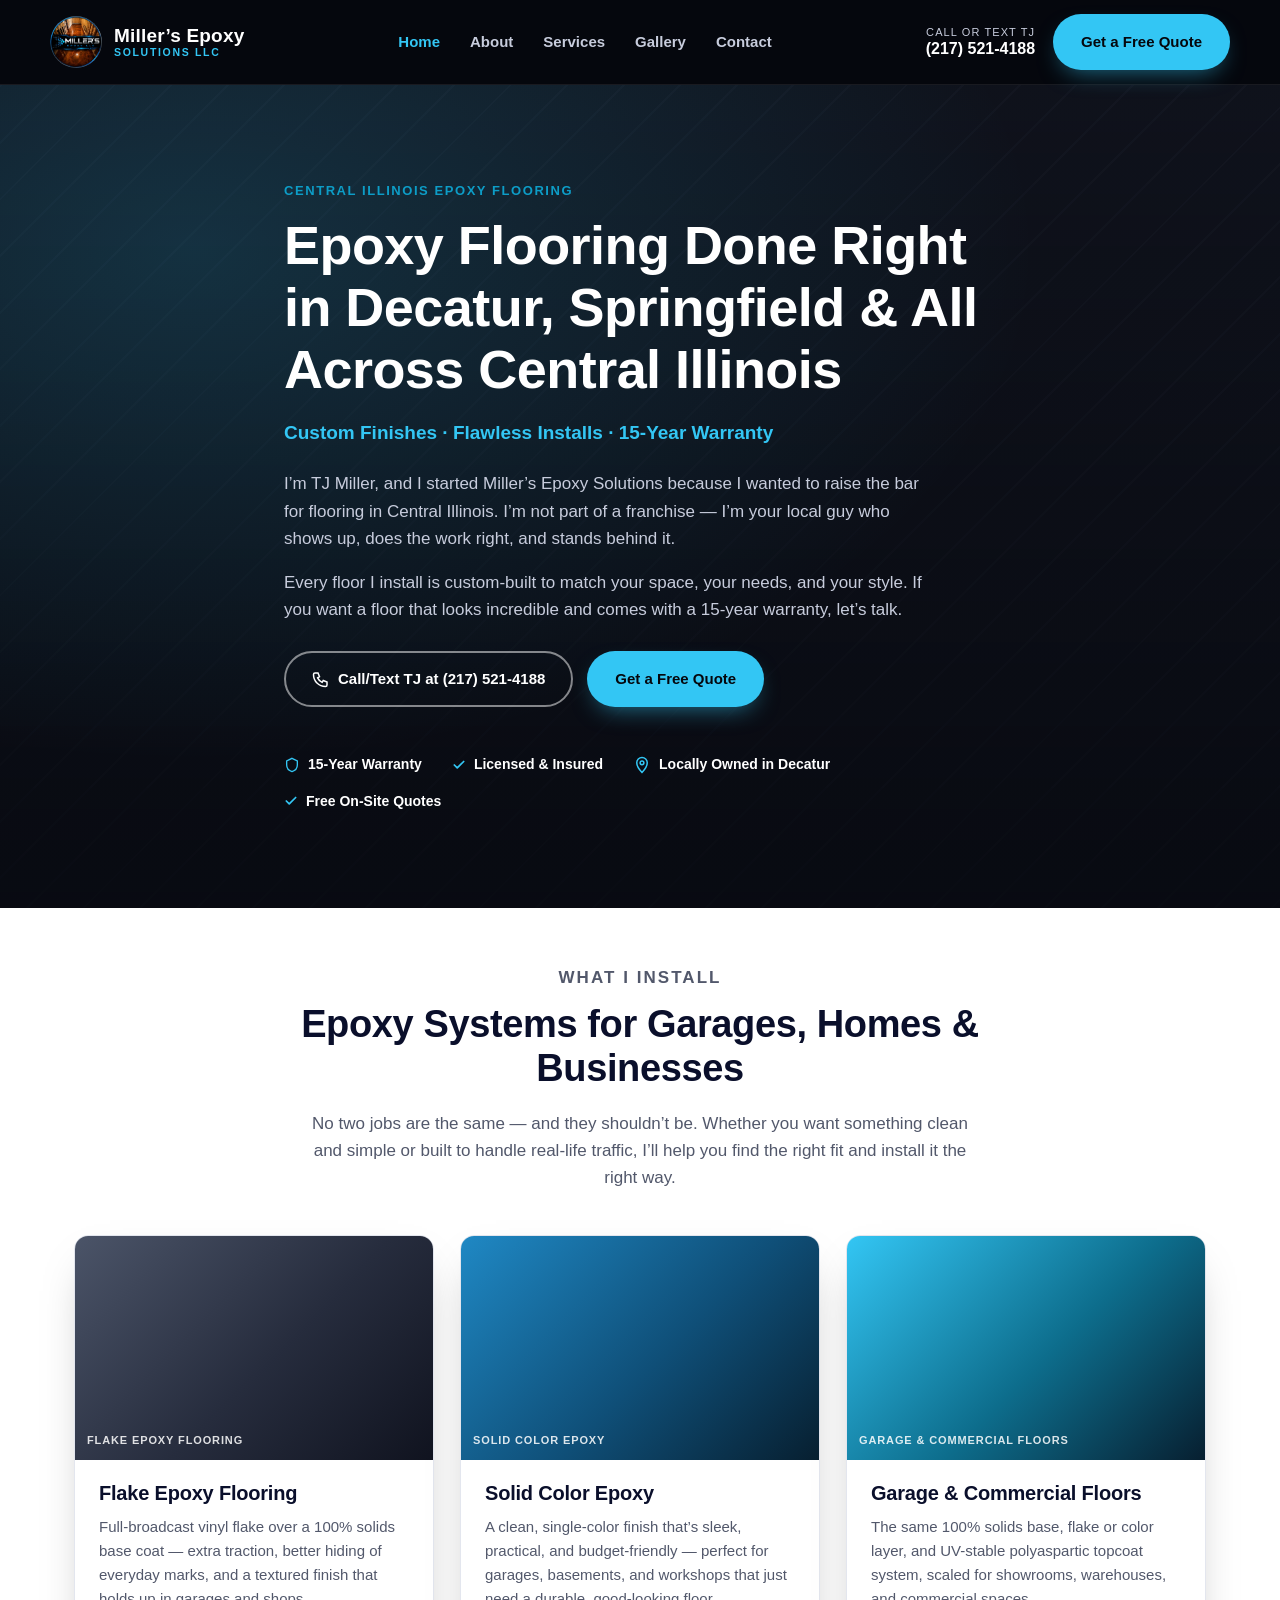
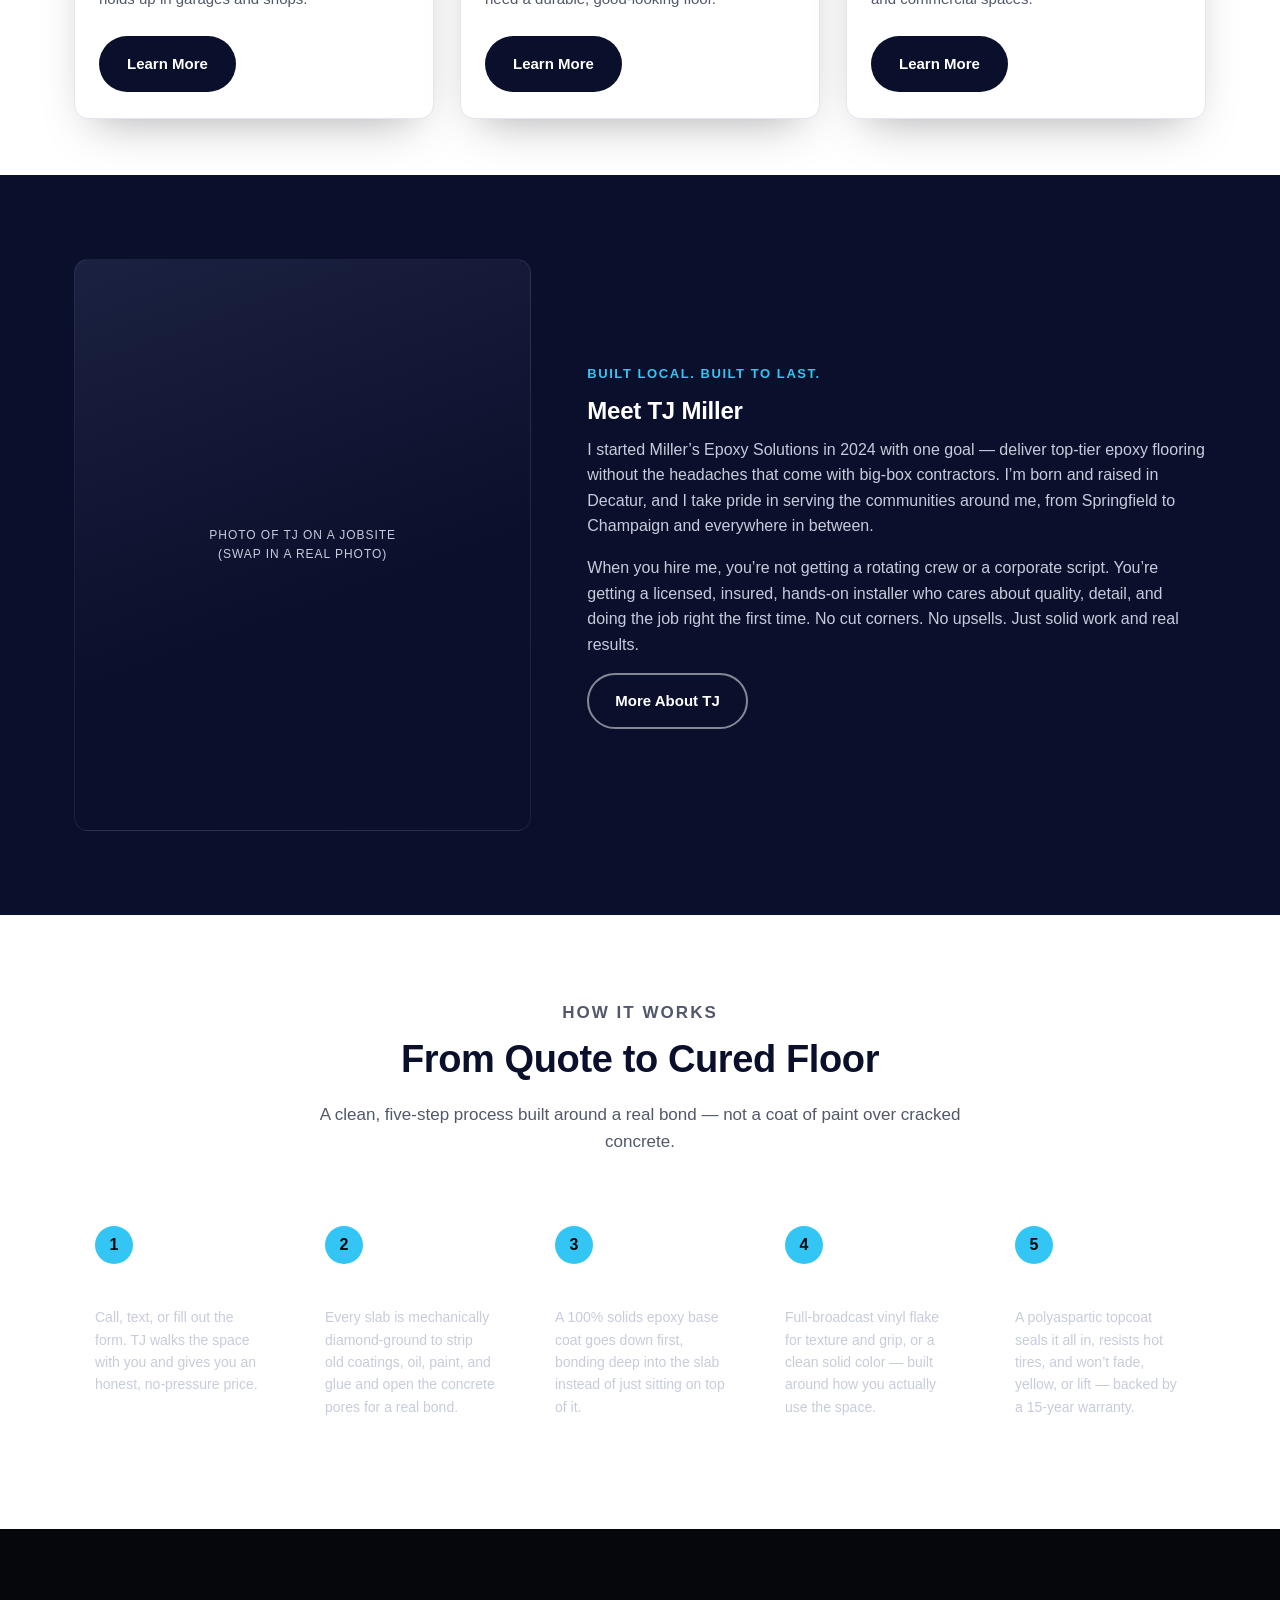
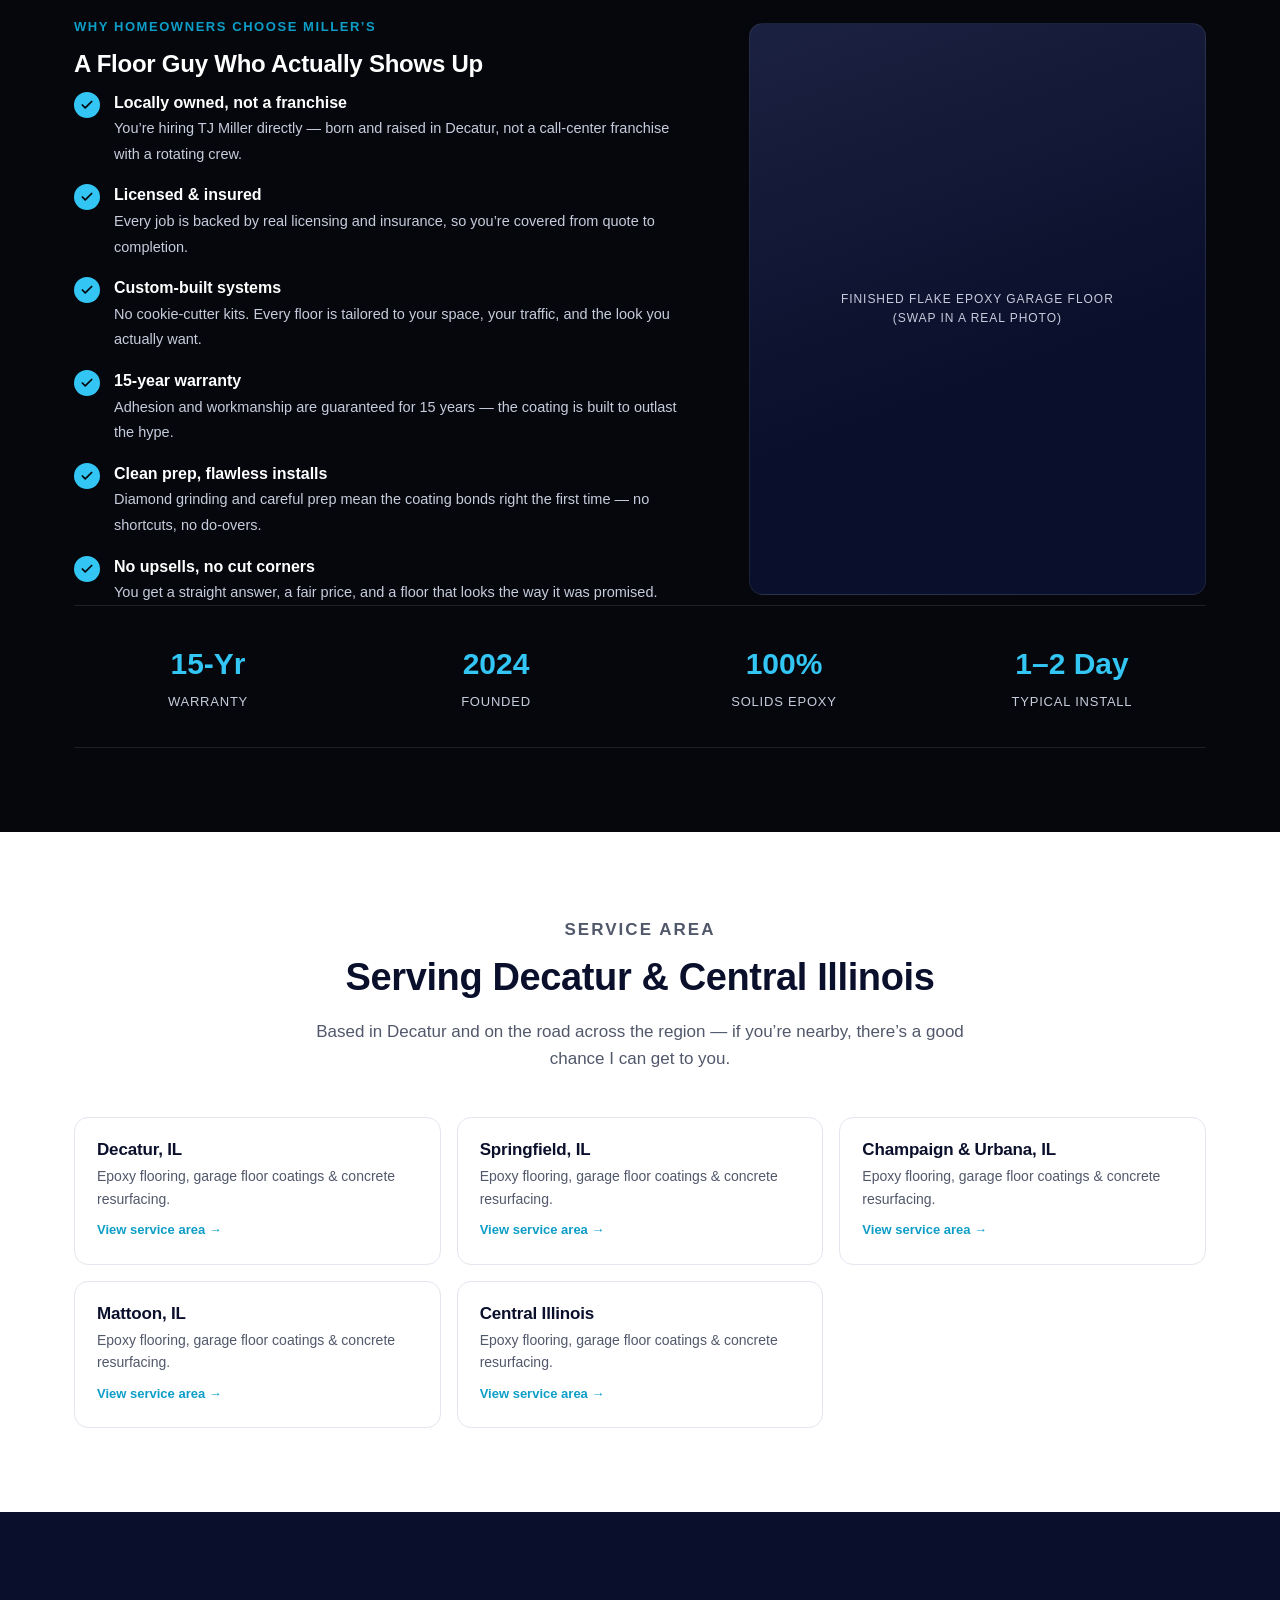
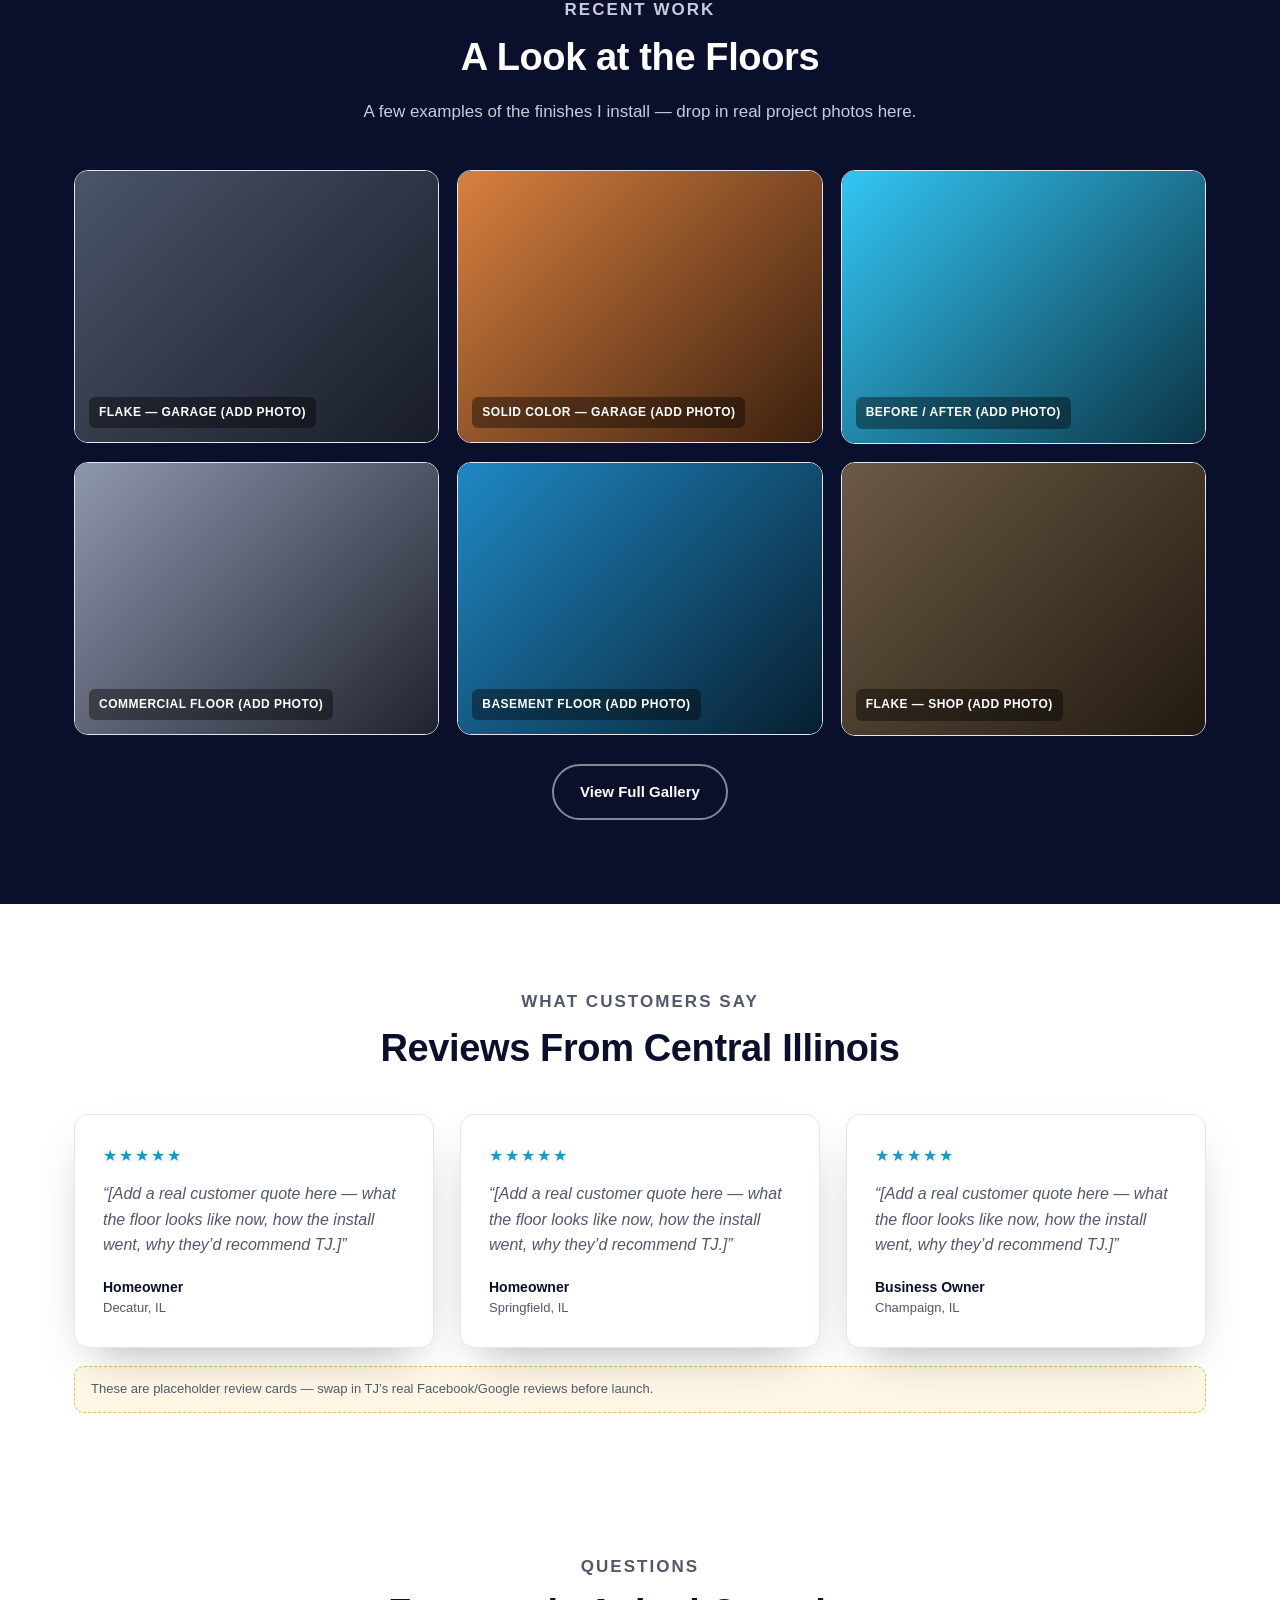
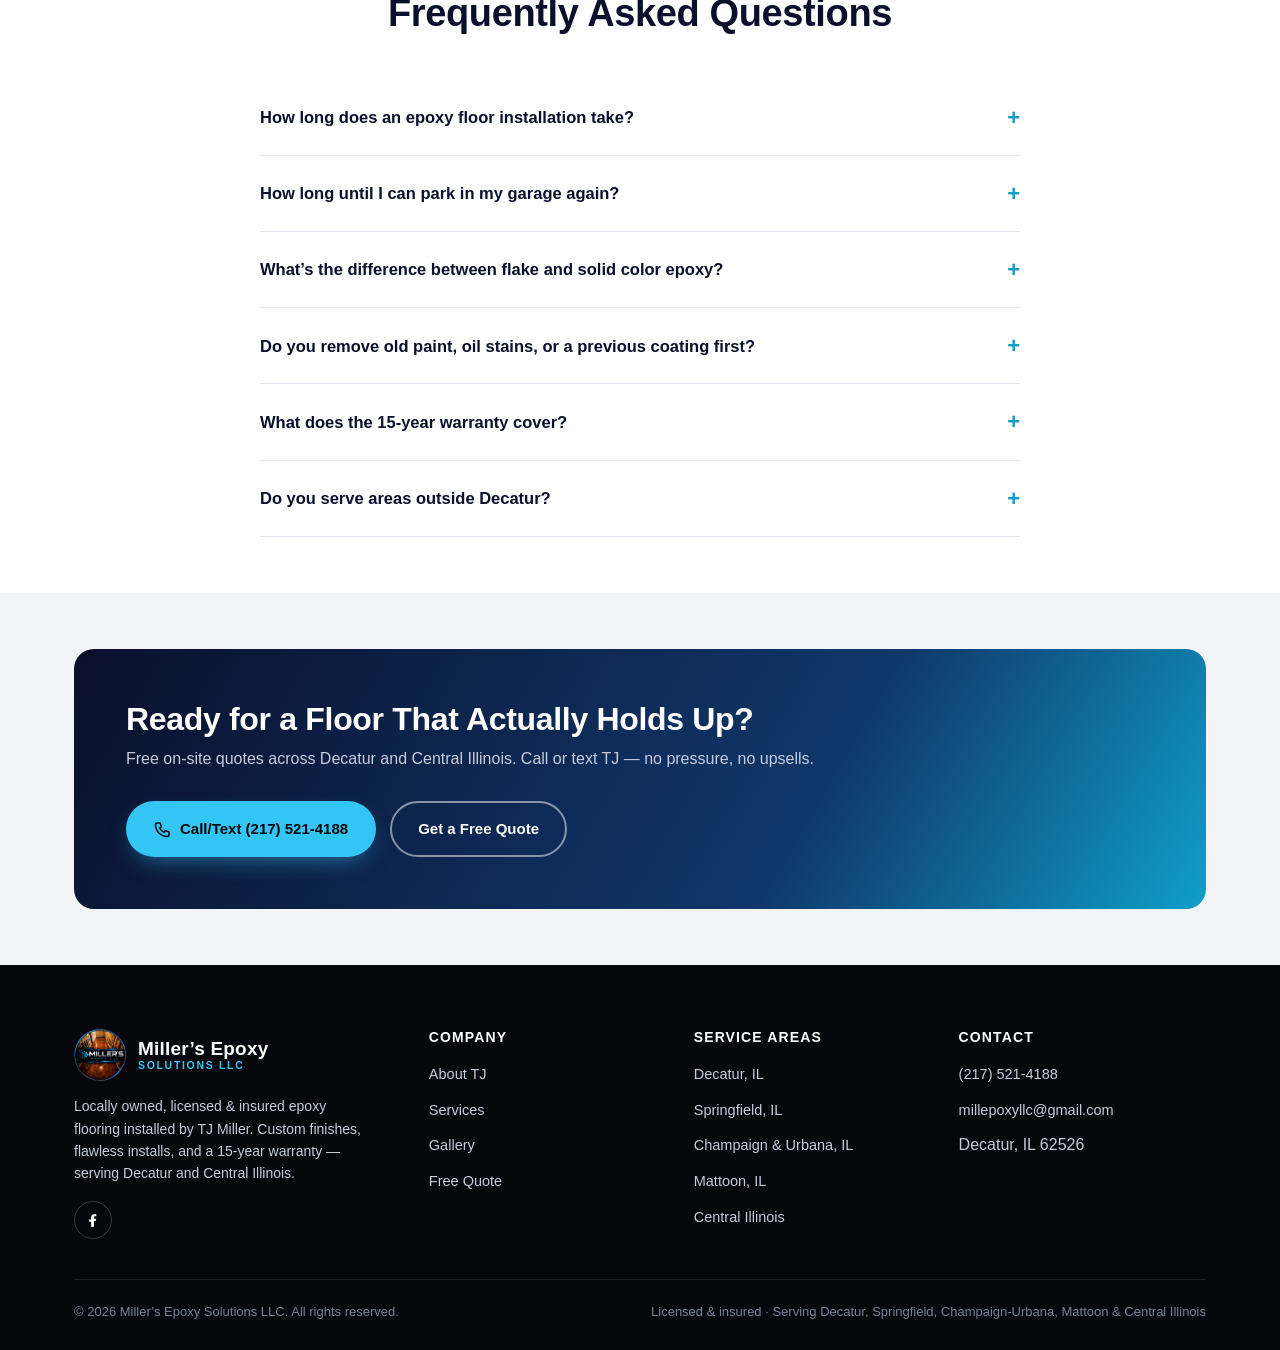
==== commit 65f23d64: "Use real Miller's Epoxy logo in header/footer/favicon Pull the actual circular brand mark (from main" ====
--- a/index.html
+++ b/index.html
@@ -10,20 +10,14 @@
 <meta property="og:description" content="Locally owned epoxy flooring by TJ Miller. Flake and solid color epoxy, garage floor coatings, and commercial flooring across Decatur, Springfield, Champaign-Urbana, Mattoon and Central Illinois. 15-year warranty, free quotes.">
 <meta property="og:type" content="website">
 <meta property="og:url" content="https://millersepoxysolutions.com/">
-<link rel="icon" href="data:image/svg+xml,%3Csvg xmlns='http://www.w3.org/2000/svg' viewBox='0 0 100 100'%3E%3Crect width='100' height='100' rx='20' fill='%23070b1c'/%3E%3Ccircle cx='30' cy='70' r='9' fill='%2333c6f4'/%3E%3Ccircle cx='58' cy='58' r='12' fill='%2333c6f4'/%3E%3Ccircle cx='40' cy='38' r='10' fill='%232394c8'/%3E%3Ccircle cx='70' cy='28' r='13' fill='%231c7fb0'/%3E%3C/svg%3E">
+<link rel="icon" type="image/jpeg" href="assets/images/logo.jpg">
 <link rel="stylesheet" href="assets/css/styles.css">
 </head>
 <body>
   <header class="site-header">
     <div class="container header-inner">
       <a href="index.html" class="brand">
-        <svg class="brand-mark" viewBox="0 0 100 100" xmlns="http://www.w3.org/2000/svg" aria-hidden="true">
-<circle cx="12" cy="86" r="4" fill="#33c6f4"/><circle cx="25" cy="86" r="5" fill="#33c6f4"/>
-<circle cx="12" cy="71" r="5" fill="#2fb8e6"/><circle cx="27" cy="69" r="6" fill="#2fb8e6"/>
-<circle cx="15" cy="54" r="6" fill="#2aa8db"/><circle cx="32" cy="52" r="7" fill="#2aa8db"/>
-<circle cx="19" cy="36" r="7" fill="#2394c8"/><circle cx="38" cy="33" r="8" fill="#2394c8"/>
-<circle cx="25" cy="17" r="8" fill="#1c7fb0"/><circle cx="46" cy="15" r="9" fill="#1c7fb0"/>
-</svg>
+        <img class="brand-mark" src="assets/images/logo.jpg" alt="Miller&rsquo;s Epoxy Solutions LLC logo" width="52" height="52" loading="lazy">
         <span class="brand-text"><strong>Miller&rsquo;s Epoxy</strong><span>Solutions LLC</span></span>
       </a>
       <nav class="main-nav" id="main-nav">
@@ -346,13 +340,7 @@
       <div class="footer-grid">
         <div class="footer-brand">
           <a href="index.html" class="brand">
-            <svg class="brand-mark" viewBox="0 0 100 100" xmlns="http://www.w3.org/2000/svg" aria-hidden="true">
-<circle cx="12" cy="86" r="4" fill="#33c6f4"/><circle cx="25" cy="86" r="5" fill="#33c6f4"/>
-<circle cx="12" cy="71" r="5" fill="#2fb8e6"/><circle cx="27" cy="69" r="6" fill="#2fb8e6"/>
-<circle cx="15" cy="54" r="6" fill="#2aa8db"/><circle cx="32" cy="52" r="7" fill="#2aa8db"/>
-<circle cx="19" cy="36" r="7" fill="#2394c8"/><circle cx="38" cy="33" r="8" fill="#2394c8"/>
-<circle cx="25" cy="17" r="8" fill="#1c7fb0"/><circle cx="46" cy="15" r="9" fill="#1c7fb0"/>
-</svg>
+            <img class="brand-mark" src="assets/images/logo.jpg" alt="Miller&rsquo;s Epoxy Solutions LLC logo" width="52" height="52" loading="lazy">
             <span class="brand-text"><strong>Miller&rsquo;s Epoxy</strong><span>Solutions LLC</span></span>
           </a>
           <p>Locally owned, licensed &amp; insured epoxy flooring installed by TJ Miller. Custom finishes, flawless installs, and a 15-year warranty &mdash; serving Decatur and Central Illinois.</p>
--- a/assets/css/styles.css
+++ b/assets/css/styles.css
@@ -114,9 +114,11 @@
   color: var(--white);
 }
 .brand-mark {
-  width: 42px;
-  height: 42px;
+  width: 52px;
+  height: 52px;
   flex-shrink: 0;
+  border-radius: 50%;
+  object-fit: cover;
 }
 .brand-text { display: flex; flex-direction: column; line-height: 1.1; }
 .brand-text strong {
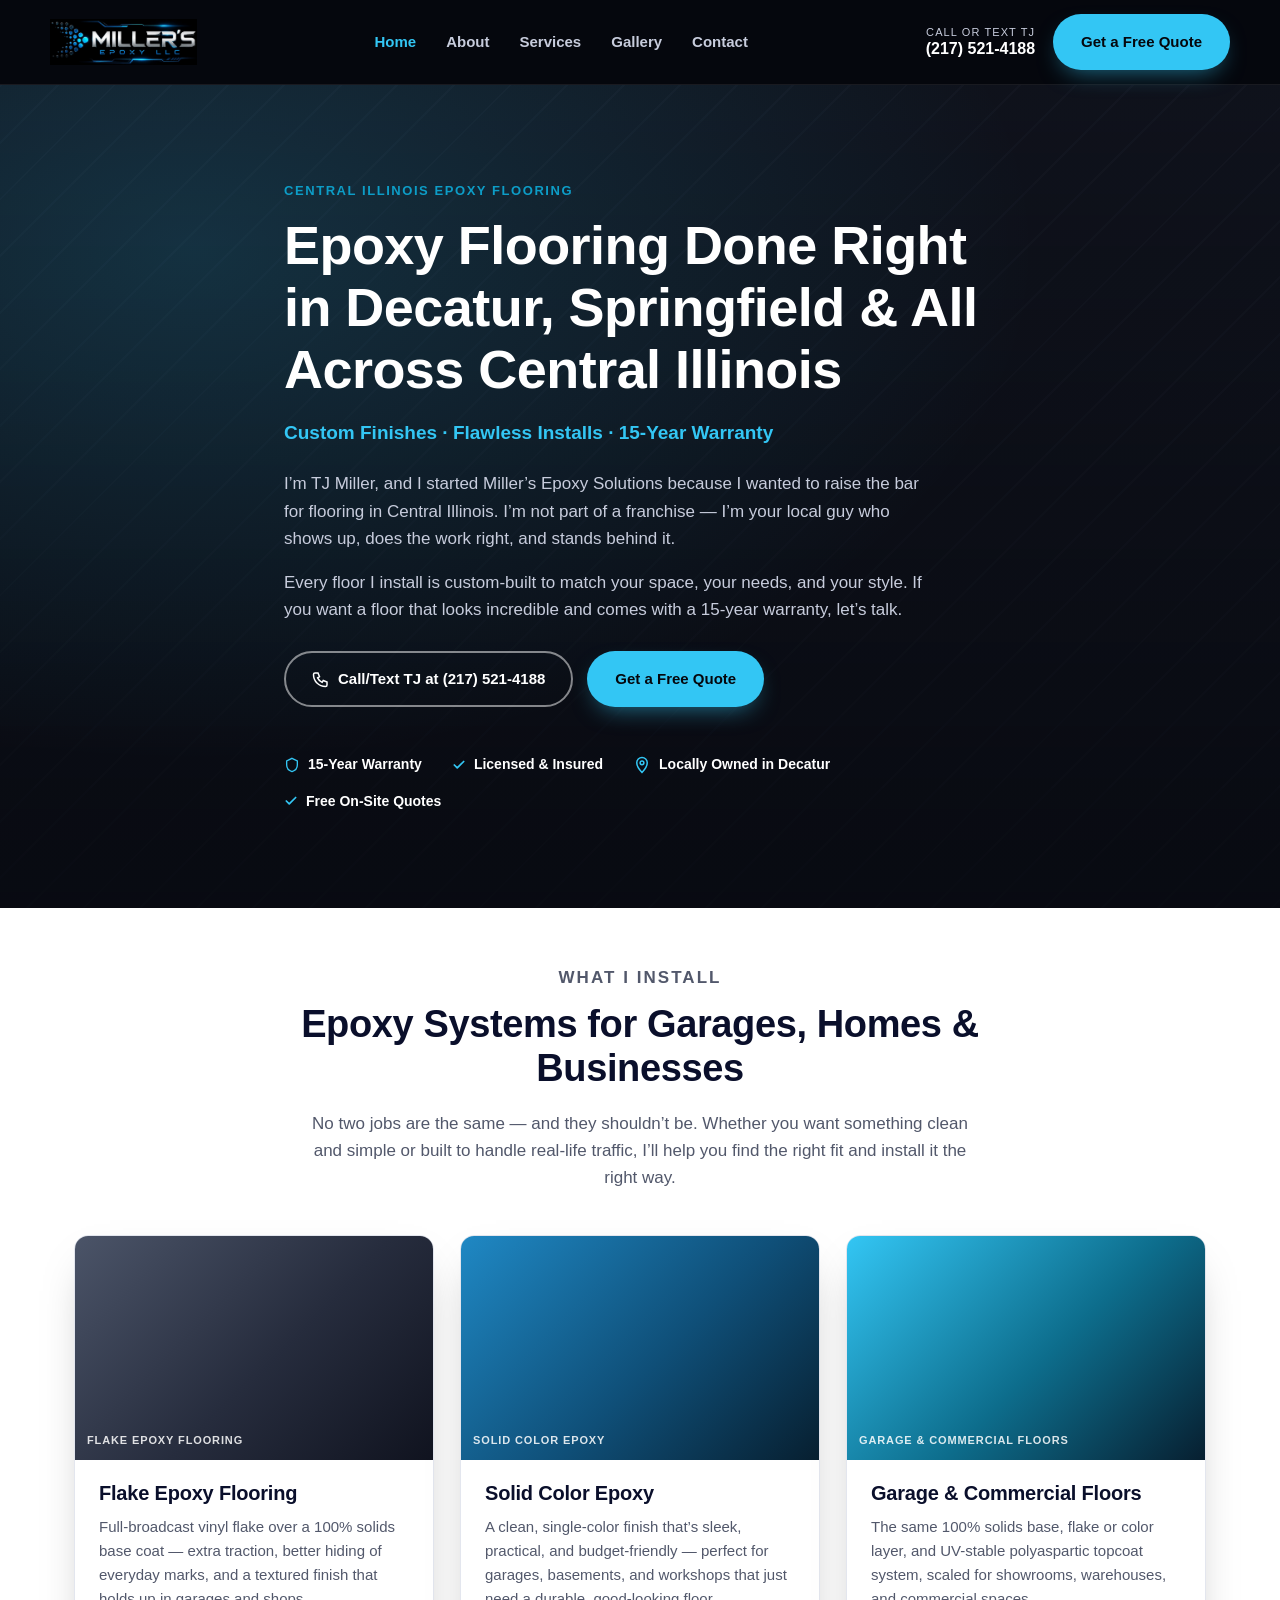
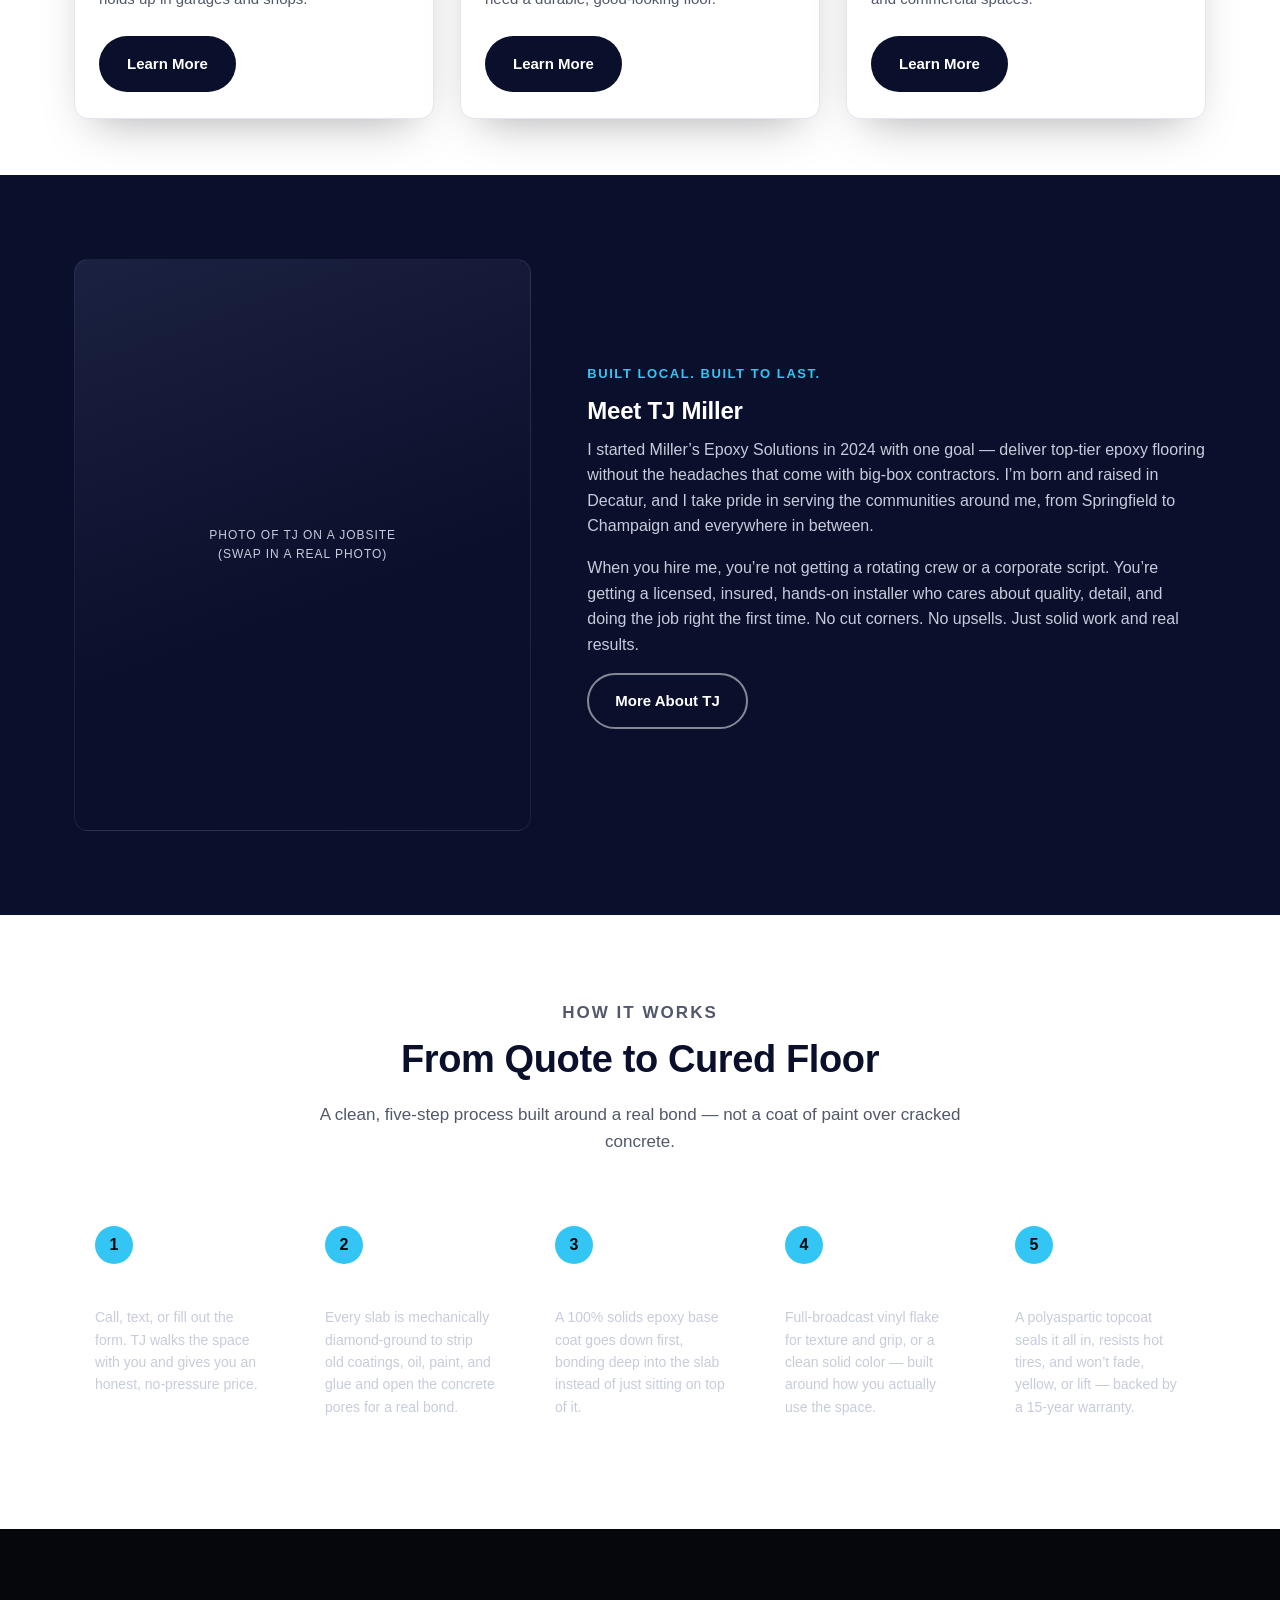
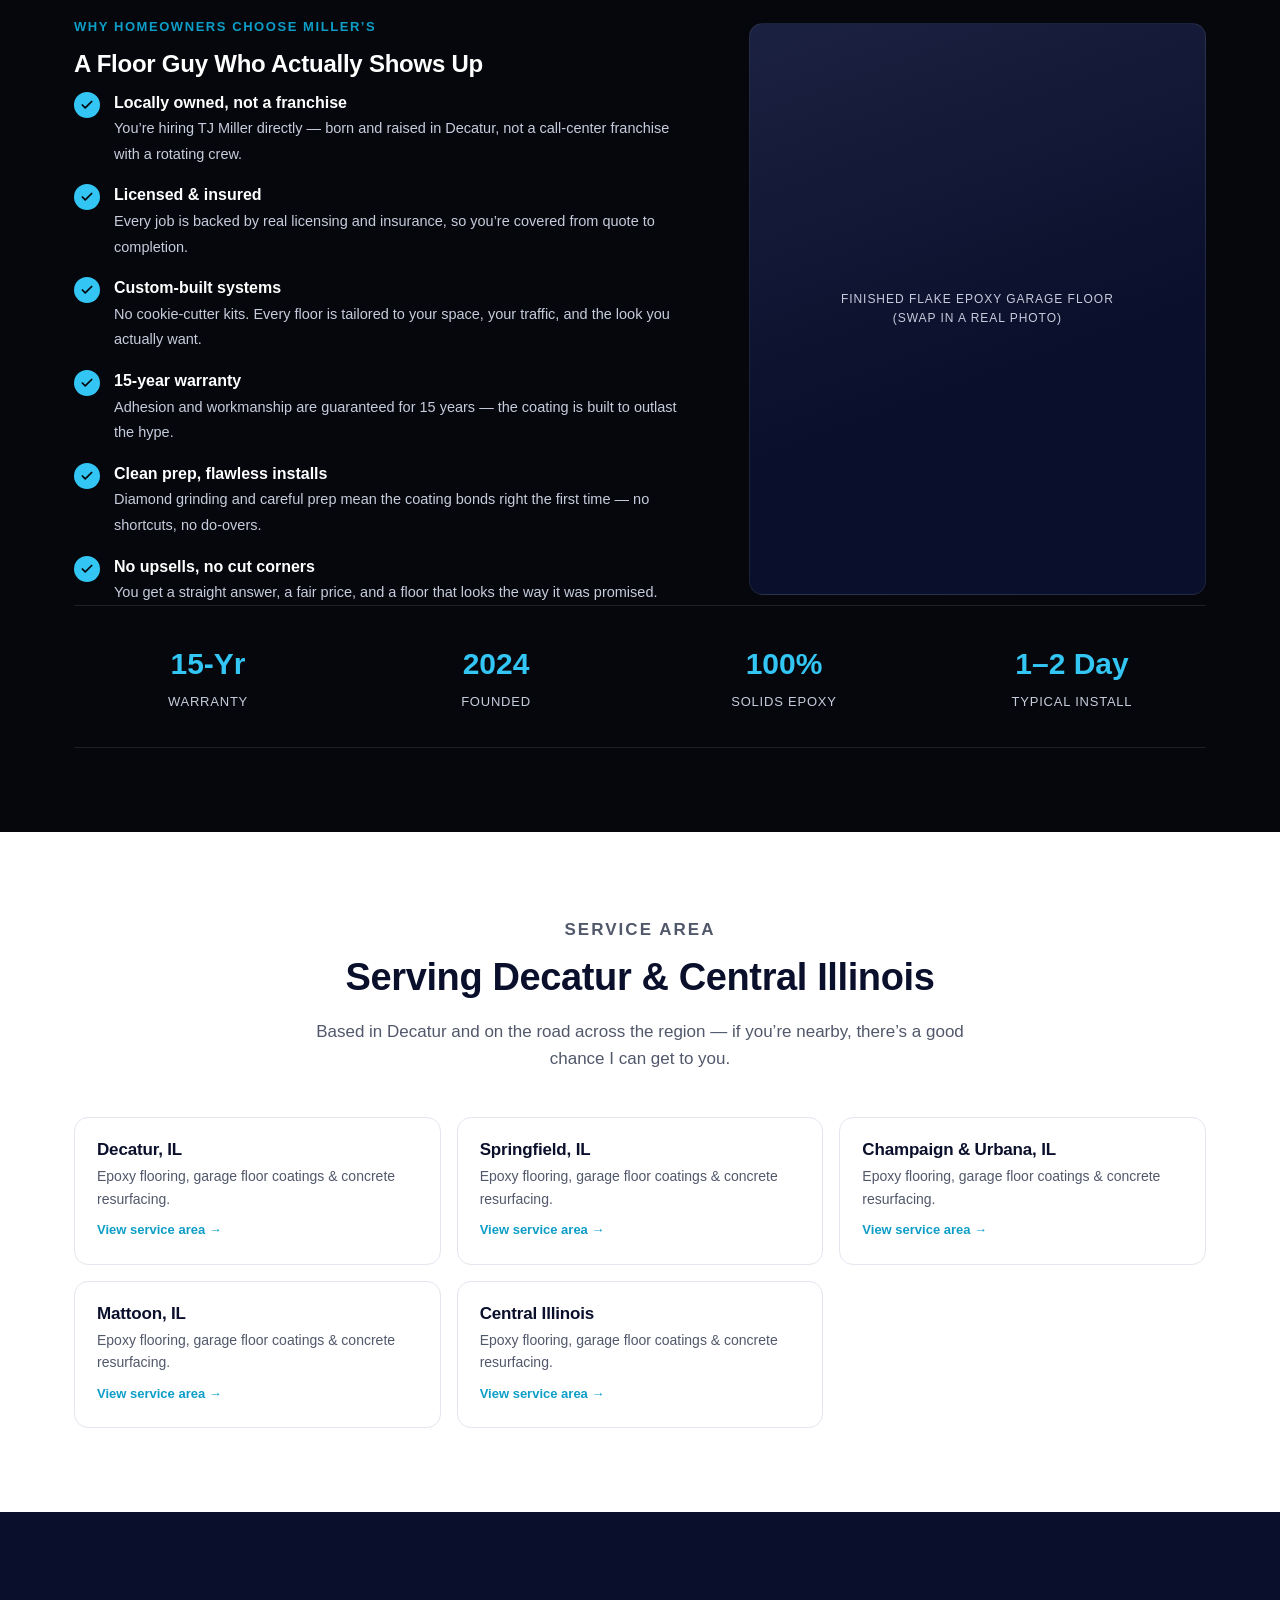
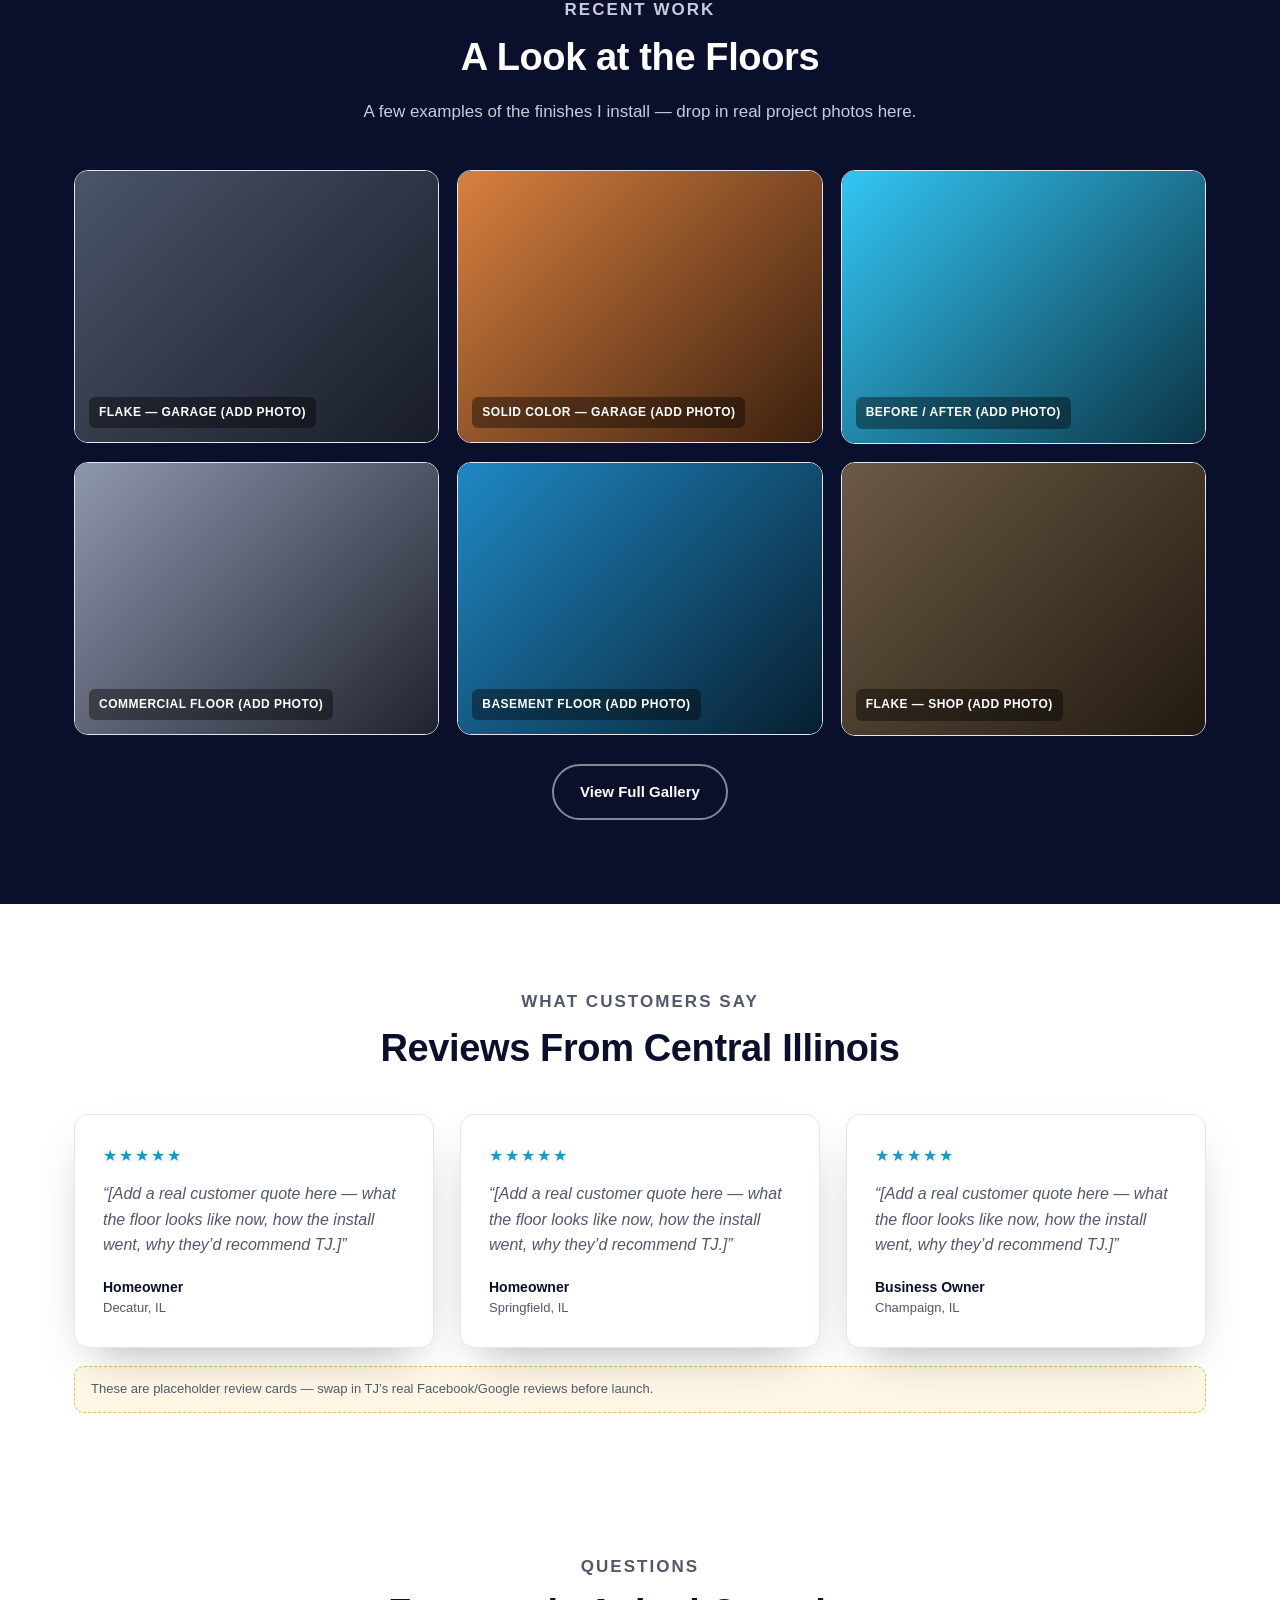
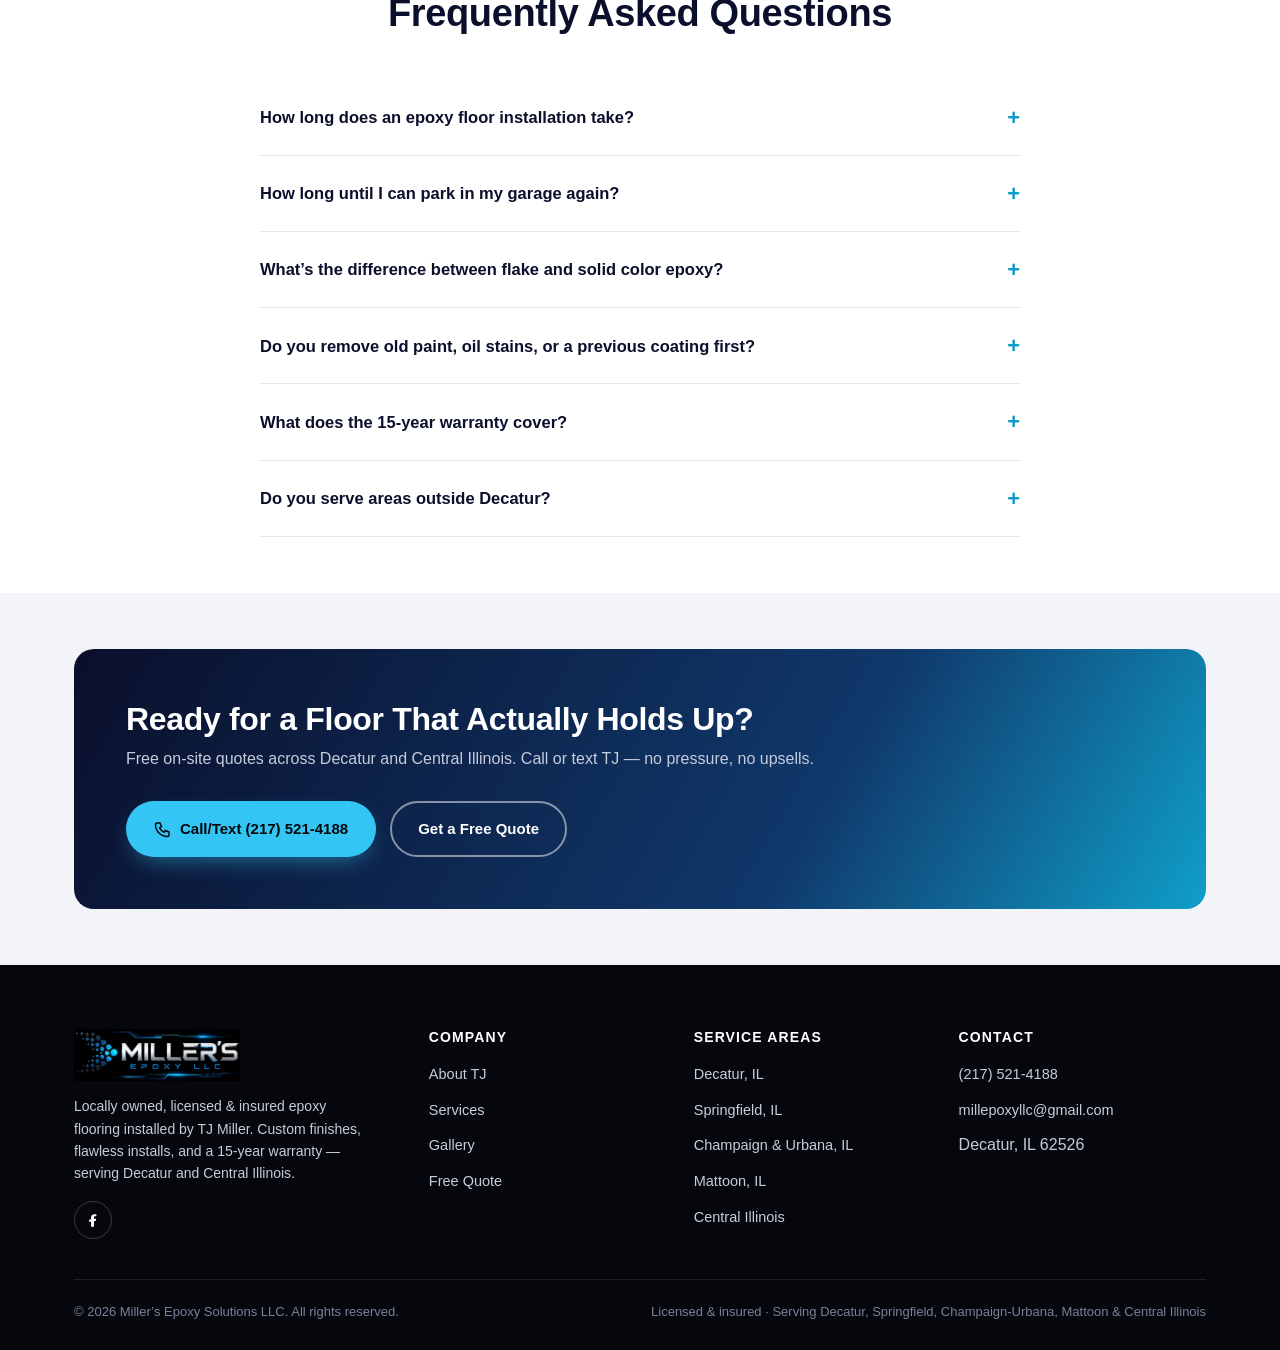
==== commit e2b0f7d0: "Swap header/footer to real wordmark logo Use the wide MILLER'S EPOXY LLC wordmark (cropped to remove" ====
--- a/index.html
+++ b/index.html
@@ -17,8 +17,7 @@
   <header class="site-header">
     <div class="container header-inner">
       <a href="index.html" class="brand">
-        <img class="brand-mark" src="assets/images/logo.jpg" alt="Miller&rsquo;s Epoxy Solutions LLC logo" width="52" height="52" loading="lazy">
-        <span class="brand-text"><strong>Miller&rsquo;s Epoxy</strong><span>Solutions LLC</span></span>
+        <img class="brand-mark" src="assets/images/logo-wordmark.jpg" alt="Miller&rsquo;s Epoxy LLC" width="283" height="89" loading="lazy">
       </a>
       <nav class="main-nav" id="main-nav">
       <a href="index.html" class="active">Home</a>
@@ -340,8 +339,7 @@
       <div class="footer-grid">
         <div class="footer-brand">
           <a href="index.html" class="brand">
-            <img class="brand-mark" src="assets/images/logo.jpg" alt="Miller&rsquo;s Epoxy Solutions LLC logo" width="52" height="52" loading="lazy">
-            <span class="brand-text"><strong>Miller&rsquo;s Epoxy</strong><span>Solutions LLC</span></span>
+            <img class="brand-mark" src="assets/images/logo-wordmark.jpg" alt="Miller&rsquo;s Epoxy LLC" width="283" height="89" loading="lazy">
           </a>
           <p>Locally owned, licensed &amp; insured epoxy flooring installed by TJ Miller. Custom finishes, flawless installs, and a 15-year warranty &mdash; serving Decatur and Central Illinois.</p>
           <div class="social-row">
--- a/assets/css/styles.css
+++ b/assets/css/styles.css
@@ -114,25 +114,12 @@
   color: var(--white);
 }
 .brand-mark {
-  width: 52px;
-  height: 52px;
+  width: auto;
+  height: 46px;
   flex-shrink: 0;
-  border-radius: 50%;
-  object-fit: cover;
-}
-.brand-text { display: flex; flex-direction: column; line-height: 1.1; }
-.brand-text strong {
-  font-size: 19px;
-  font-weight: 800;
-  letter-spacing: 0.01em;
-}
-.brand-text span {
-  font-size: 10.5px;
-  letter-spacing: 0.16em;
-  text-transform: uppercase;
-  color: var(--cyan);
-  font-weight: 700;
-}
+  object-fit: contain;
+}
+.footer-brand .brand-mark { height: 52px; }
 
 .main-nav {
   display: flex;
@@ -680,8 +667,7 @@
   .cta-banner { padding: 34px 24px; flex-direction: column; align-items: flex-start; }
   .footer-grid { grid-template-columns: 1fr; }
   .hero { padding: 64px 0 48px; }
-  .brand-text strong { font-size: 15px; white-space: nowrap; }
-  .brand-text span { font-size: 9px; letter-spacing: 0.08em; white-space: nowrap; }
+  .brand-mark { height: 36px; }
   .header-actions { gap: 10px; }
   .header-actions .btn-primary { padding: 12px 16px; font-size: 13px; }
 }
